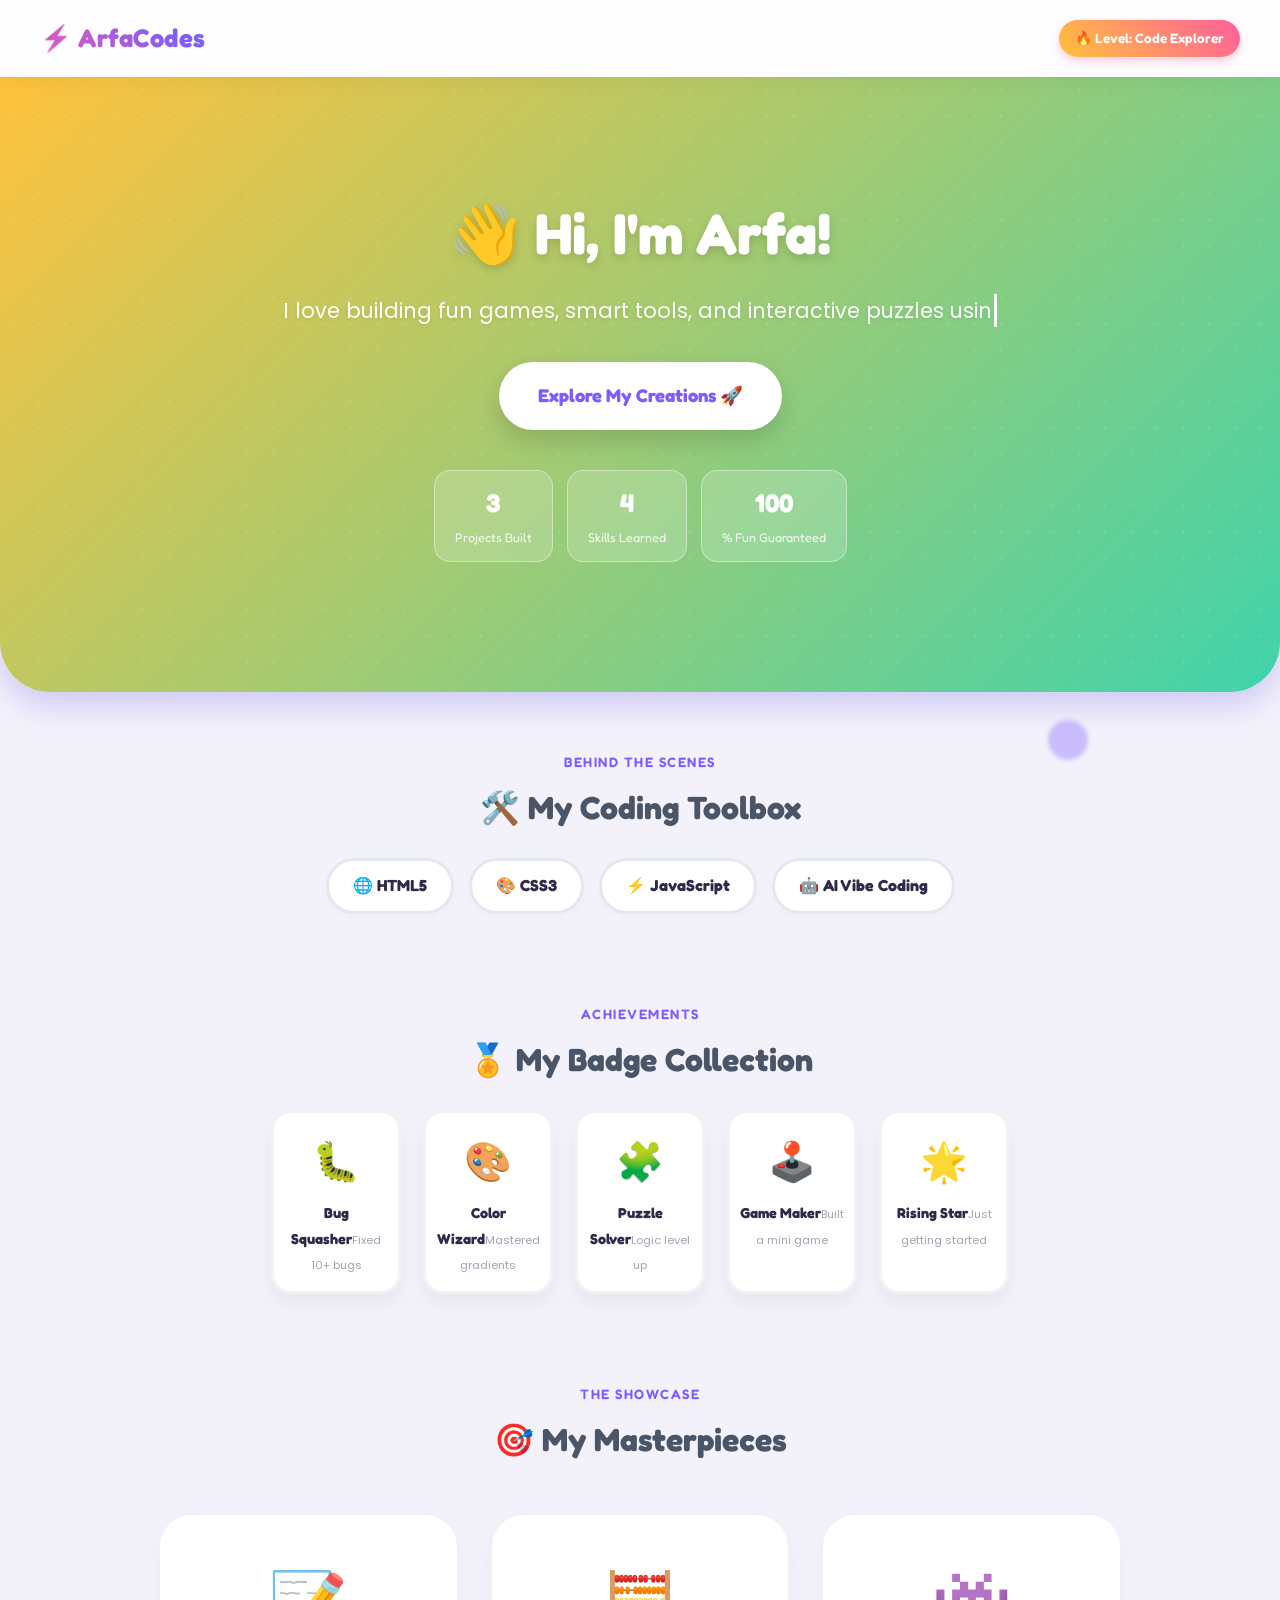
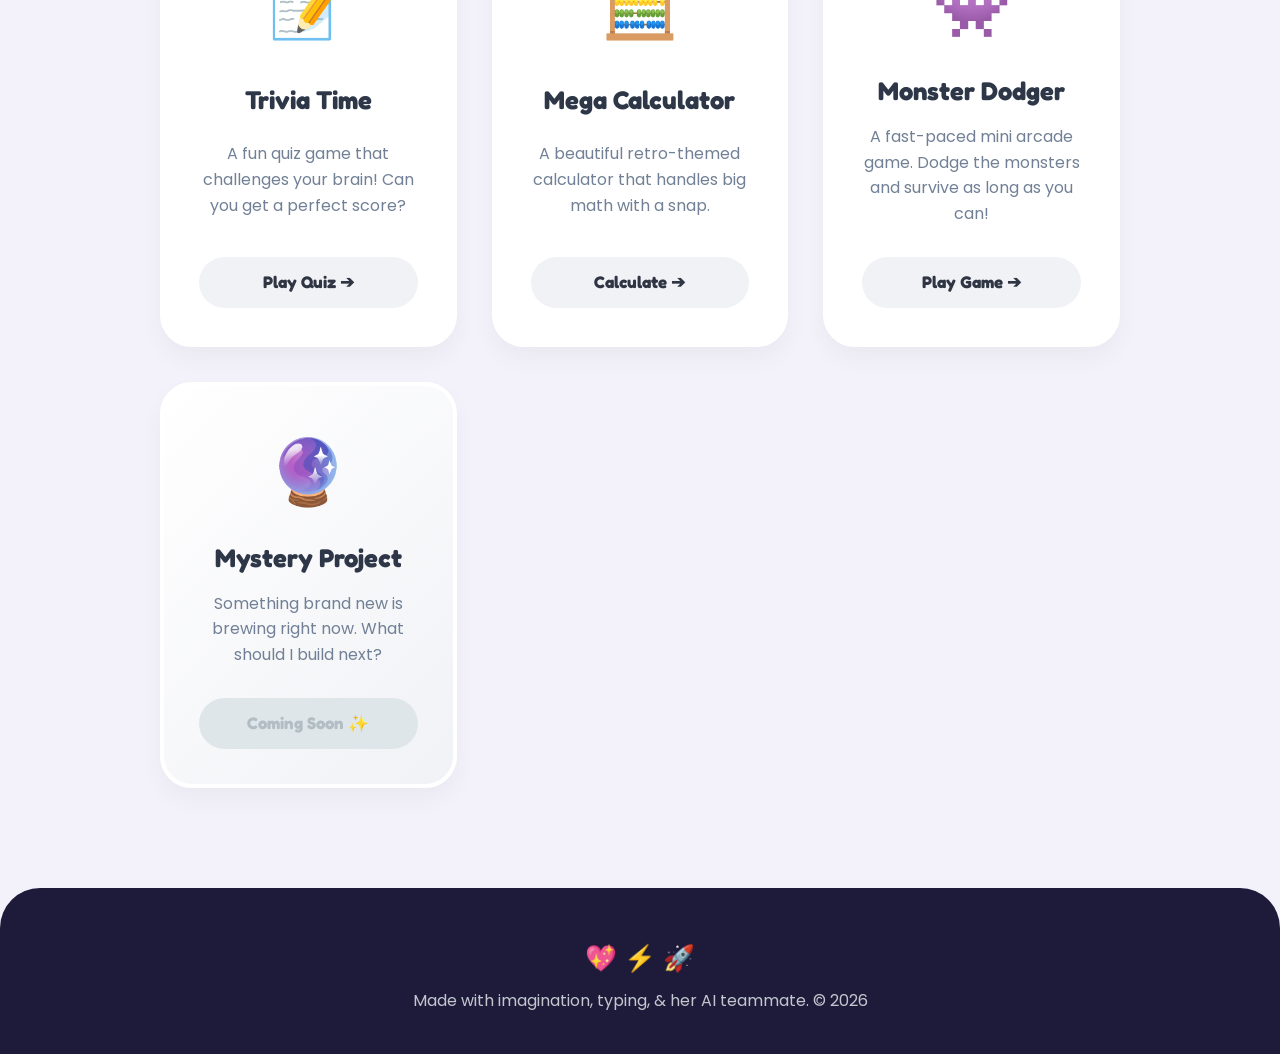
==== index.html @ eee97614 "rename to index" ====
<!DOCTYPE html>
<html lang="en">
<head>
  <meta charset="UTF-8">
  <meta name="viewport" content="width=device-width, initial-scale=1.0">
  <title>Arfa's Coding Playground</title>

  <link rel="preconnect" href="https://fonts.googleapis.com">
  <link rel="preconnect" href="https://fonts.gstatic.com" crossorigin>
  <link href="https://fonts.googleapis.com/css2?family=Fredoka:wght@300..700&family=Poppins:wght@400;600;700&display=swap" rel="stylesheet">

  <style>
    * { box-sizing: border-box; margin: 0; padding: 0; }

    :root {
      --pink: #ff5e9c;
      --purple: #7f5cff;
      --cyan: #00d9d0;
      --yellow: #ffc23c;
      --ink: #2d2a4a;
    }

    html { scroll-behavior: smooth; }

    body {
      font-family: 'Poppins', sans-serif;
      background-color: #f3f2fb;
      color: var(--ink);
      line-height: 1.6;
      overflow-x: hidden;
      cursor: default;
    }

    /* ===== Floating background blobs ===== */
    .bg-blobs {
      position: fixed;
      inset: 0;
      z-index: -1;
      overflow: hidden;
      pointer-events: none;
    }
    .blob {
      position: absolute;
      border-radius: 50%;
      filter: blur(2px);
      opacity: 0.35;
      animation: float 14s ease-in-out infinite;
    }
    .blob.b1 { width: 90px; height: 90px; background: var(--pink); top: 12%; left: 6%; animation-duration: 16s; }
    .blob.b2 { width: 50px; height: 50px; background: var(--cyan); top: 65%; left: 12%; animation-duration: 12s; animation-delay: -3s; }
    .blob.b3 { width: 70px; height: 70px; background: var(--yellow); top: 25%; right: 8%; animation-duration: 18s; animation-delay: -6s; }
    .blob.b4 { width: 40px; height: 40px; background: var(--purple); top: 80%; right: 15%; animation-duration: 10s; animation-delay: -1s; }
    .blob.b5 { width: 30px; height: 30px; background: var(--pink); top: 45%; left: 45%; animation-duration: 20s; animation-delay: -8s; }

    @keyframes float {
      0%, 100% { transform: translate(0, 0) rotate(0deg); }
      33% { transform: translate(20px, -30px) rotate(120deg); }
      66% { transform: translate(-15px, 20px) rotate(240deg); }
    }

    /* ===== Sparkle cursor trail ===== */
    .sparkle {
      position: fixed;
      pointer-events: none;
      font-size: 14px;
      z-index: 9999;
      animation: sparkleFade 0.7s ease-out forwards;
    }
    @keyframes sparkleFade {
      0% { opacity: 1; transform: translateY(0) scale(1); }
      100% { opacity: 0; transform: translateY(-20px) scale(0.4); }
    }

    /* ===== Header ===== */
    header {
      background-color: rgba(255, 255, 255, 0.85);
      backdrop-filter: blur(10px);
      padding: 18px 40px;
      display: flex;
      justify-content: space-between;
      align-items: center;
      box-shadow: 0 4px 20px rgba(0, 0, 0, 0.05);
      position: sticky;
      top: 0;
      z-index: 100;
    }

    .logo {
      font-family: 'Fredoka', sans-serif;
      font-size: 1.6rem;
      font-weight: 700;
      background: linear-gradient(45deg, var(--pink), var(--purple), var(--cyan));
      background-size: 200% 200%;
      -webkit-background-clip: text;
      -webkit-text-fill-color: transparent;
      text-decoration: none;
      animation: gradientShift 6s ease infinite;
      letter-spacing: 0.5px;
    }

    .header-badge {
      font-family: 'Fredoka', sans-serif;
      font-weight: 600;
      font-size: 0.85rem;
      background: linear-gradient(45deg, var(--yellow), var(--pink));
      color: #fff;
      padding: 8px 16px;
      border-radius: 50px;
      box-shadow: 0 4px 10px rgba(255, 94, 156, 0.3);
      white-space: nowrap;
    }

    /* ===== Hero ===== */
    .hero {
      background: linear-gradient(-45deg, var(--pink), var(--purple), var(--cyan), var(--yellow));
      background-size: 400% 400%;
      animation: magicGradient 12s ease infinite;
      color: #ffffff;
      padding: 110px 20px 130px;
      text-align: center;
      border-radius: 0 0 50px 50px;
      box-shadow: 0 15px 30px rgba(108, 92, 231, 0.25);
      position: relative;
      overflow: hidden;
    }

    .hero::after {
      content: '';
      position: absolute;
      inset: 0;
      background-image: radial-gradient(circle, rgba(255,255,255,0.5) 1.5px, transparent 1.5px);
      background-size: 26px 26px;
      opacity: 0.25;
      pointer-events: none;
    }

    .hero-content {
      max-width: 800px;
      margin: 0 auto;
      position: relative;
      z-index: 2;
    }

    .hero h1 {
      font-family: 'Fredoka', sans-serif;
      font-size: clamp(2.4rem, 6vw, 3.6rem);
      margin-bottom: 15px;
      text-shadow: 0 4px 10px rgba(0, 0, 0, 0.15);
    }

    .hero .wave {
      display: inline-block;
      animation: wave 2.2s ease-in-out infinite;
      transform-origin: 70% 70%;
    }
    @keyframes wave {
      0%, 100% { transform: rotate(0deg); }
      15% { transform: rotate(18deg); }
      30% { transform: rotate(-10deg); }
      45% { transform: rotate(18deg); }
      60% { transform: rotate(0deg); }
    }

    .hero p {
      font-size: clamp(1.05rem, 2.4vw, 1.3rem);
      opacity: 0.97;
      margin-bottom: 35px;
      text-shadow: 0 2px 5px rgba(0, 0, 0, 0.1);
      min-height: 1.6em;
    }

    .typed-cursor {
      display: inline-block;
      width: 3px;
      background: #fff;
      margin-left: 2px;
      animation: blink 0.8s step-end infinite;
    }
    @keyframes blink { 50% { opacity: 0; } }

    .btn {
      display: inline-block;
      background: #ffffff;
      color: var(--purple);
      font-family: 'Fredoka', sans-serif;
      font-weight: 700;
      font-size: 1.15rem;
      padding: 16px 36px;
      border-radius: 50px;
      text-decoration: none;
      transition: all 0.4s cubic-bezier(0.175, 0.885, 0.32, 1.275);
      box-shadow: 0 10px 25px rgba(0, 0, 0, 0.15);
      border: 3px solid transparent;
      position: relative;
    }

    .btn:hover {
      transform: translateY(-5px) scale(1.05);
      background: var(--yellow);
      color: #2d3436;
      box-shadow: 0 15px 30px rgba(255, 194, 60, 0.4);
    }

    /* Stat pills under hero */
    .hero-stats {
      display: flex;
      justify-content: center;
      gap: 14px;
      flex-wrap: wrap;
      margin-top: 40px;
      position: relative;
      z-index: 2;
    }
    .stat-pill {
      background: rgba(255,255,255,0.18);
      border: 1px solid rgba(255,255,255,0.4);
      backdrop-filter: blur(6px);
      border-radius: 16px;
      padding: 12px 20px;
      min-width: 110px;
      font-family: 'Fredoka', sans-serif;
    }
    .stat-pill .num {
      font-size: 1.6rem;
      font-weight: 700;
      display: block;
    }
    .stat-pill .label {
      font-size: 0.78rem;
      opacity: 0.9;
    }

    /* ===== Toolbox ===== */
    .toolbox {
      max-width: 1000px;
      margin: 60px auto 0;
      padding: 0 20px;
      text-align: center;
    }

    .eyebrow {
      font-family: 'Fredoka', sans-serif;
      font-weight: 600;
      font-size: 0.85rem;
      letter-spacing: 1.5px;
      text-transform: uppercase;
      color: var(--purple);
      margin-bottom: 8px;
    }

    .toolbox h2, .projects-section h2, .badges-section h2 {
      font-family: 'Fredoka', sans-serif;
      font-size: 2rem;
      margin-bottom: 25px;
      color: #4a5568;
    }

    .skills-container {
      display: flex;
      flex-wrap: wrap;
      justify-content: center;
      gap: 15px;
    }

    .skill-tag {
      background-color: #ffffff;
      border: 3px solid #e2e8f0;
      border-radius: 50px;
      padding: 12px 24px;
      font-weight: 700;
      font-family: 'Fredoka', sans-serif;
      display: flex;
      align-items: center;
      gap: 8px;
      box-shadow: 0 4px 6px rgba(0,0,0,0.02);
      transition: all 0.3s cubic-bezier(0.175, 0.885, 0.32, 1.275);
      cursor: default;
    }

    .skill-tag:hover {
      transform: translateY(-5px) rotate(2deg);
      color: white;
      box-shadow: 0 10px 20px rgba(0,0,0,0.1);
    }

    .skill-tag:nth-child(1):hover { background: var(--pink); border-color: var(--pink); }
    .skill-tag:nth-child(2):hover { background: #74b9ff; border-color: #74b9ff; }
    .skill-tag:nth-child(3):hover { background: var(--yellow); border-color: var(--yellow); color: #2d3436; }
    .skill-tag:nth-child(4):hover { background: var(--purple); border-color: var(--purple); }

    /* ===== Badges section (signature element) ===== */
    .badges-section {
      max-width: 1000px;
      margin: 90px auto;
      padding: 0 20px;
      text-align: center;
    }

    .badges-grid {
      display: flex;
      flex-wrap: wrap;
      justify-content: center;
      gap: 22px;
      margin-top: 10px;
    }

    .badge {
      width: 130px;
      background: #ffffff;
      border-radius: 20px;
      padding: 18px 10px 14px;
      box-shadow: 0 10px 20px rgba(0,0,0,0.05);
      border: 3px solid #f1f2f6;
      transition: transform 0.35s cubic-bezier(0.175, 0.885, 0.32, 1.275), box-shadow 0.35s;
      opacity: 0;
      transform: translateY(24px) scale(0.9);
    }

    .badge.reveal {
      opacity: 1;
      transform: translateY(0) scale(1);
    }

    .badge:hover {
      transform: translateY(-8px) rotate(-3deg) scale(1.05);
      box-shadow: 0 14px 26px rgba(127, 92, 255, 0.25);
      border-color: var(--purple);
    }

    .badge .icon {
      font-size: 2.4rem;
      display: block;
      margin-bottom: 8px;
    }

    .badge .title {
      font-family: 'Fredoka', sans-serif;
      font-weight: 700;
      font-size: 0.9rem;
      color: var(--ink);
    }

    .badge .sub {
      font-size: 0.7rem;
      color: #a0a5b1;
      margin-top: 2px;
    }

    /* stagger reveal delays set inline via nth-child */
    .badge:nth-child(1) { transition-delay: 0s; }
    .badge:nth-child(2) { transition-delay: 0.08s; }
    .badge:nth-child(3) { transition-delay: 0.16s; }
    .badge:nth-child(4) { transition-delay: 0.24s; }
    .badge:nth-child(5) { transition-delay: 0.32s; }

    /* ===== Projects ===== */
    .projects-section {
      max-width: 1000px;
      margin: 90px auto;
      padding: 0 20px;
    }

    .projects-section .section-head {
      text-align: center;
      margin-bottom: 50px;
    }

    .projects-grid {
      display: grid;
      grid-template-columns: repeat(auto-fit, minmax(280px, 1fr));
      gap: 35px;
    }

    .project-card {
      background-color: #ffffff;
      border-radius: 32px;
      border: 4px solid #ffffff;
      padding: 35px;
      text-align: center;
      box-shadow: 0 12px 24px rgba(0,0,0,0.04);
      transition: all 0.4s cubic-bezier(0.175, 0.885, 0.32, 1.275);
      display: flex;
      flex-direction: column;
      justify-content: space-between;
      align-items: center;
      position: relative;
      overflow: hidden;
      opacity: 0;
      transform: translateY(30px);
    }

    .project-card.reveal {
      opacity: 1;
      transform: translateY(0);
    }

    .project-card:nth-child(1):hover { border-color: var(--pink); box-shadow: 0 15px 35px rgba(255, 94, 156, 0.3); }
    .project-card:nth-child(2):hover { border-color: var(--cyan); box-shadow: 0 15px 35px rgba(0, 217, 208, 0.3); }
    .project-card:nth-child(3):hover { border-color: var(--yellow); box-shadow: 0 15px 35px rgba(255, 194, 60, 0.3); }
    .project-card:nth-child(4):hover { border-color: var(--purple); box-shadow: 0 15px 35px rgba(127, 92, 255, 0.3); }

    .project-card:hover {
      transform: translateY(-12px) scale(1.02);
    }

    .project-card::before {
      content: '';
      position: absolute;
      top: 0;
      left: -100%;
      width: 50%;
      height: 100%;
      background: linear-gradient(to right, rgba(255,255,255,0) 0%, rgba(255,255,255,0.6) 50%, rgba(255,255,255,0) 100%);
      transform: skewX(-25deg);
      transition: 0.75s;
    }

    .project-card:hover::before {
      left: 150%;
    }

    .card-icon {
      font-size: 4rem;
      margin-bottom: 15px;
      transition: transform 0.3s ease;
    }

    .project-card:hover .card-icon {
      transform: rotate(15deg) scale(1.15);
    }

    .project-card h3 {
      font-family: 'Fredoka', sans-serif;
      font-size: 1.6rem;
      margin-bottom: 12px;
      color: #2d3748;
    }

    .project-card p {
      font-size: 1rem;
      color: #718096;
      margin-bottom: 30px;
      min-height: 50px;
    }

    .card-btn {
      background-color: #f1f2f6;
      color: #2f3542;
      font-family: 'Fredoka', sans-serif;
      font-weight: 700;
      font-size: 1.05rem;
      padding: 12px 28px;
      border-radius: 50px;
      text-decoration: none;
      transition: all 0.3s;
      width: 100%;
      display: inline-block;
    }

    .project-card:nth-child(1) .card-btn:hover { background: var(--pink); color: white; transform: scale(1.05); }
    .project-card:nth-child(2) .card-btn:hover { background: var(--cyan); color: white; transform: scale(1.05); }
    .project-card:nth-child(3) .card-btn:hover { background: var(--yellow); color: #2d3436; transform: scale(1.05); }

    /* ===== Footer ===== */
    footer {
      background-color: #1e1b3a;
      color: #dfe6e9;
      text-align: center;
      padding: 50px 20px 40px;
      margin-top: 100px;
      font-size: 1rem;
      border-radius: 40px 40px 0 0;
    }

    footer .footer-emoji {
      font-size: 1.6rem;
      margin-bottom: 10px;
      display: block;
    }

    footer p { opacity: 0.85; }

    /* ===== Animations ===== */
    @keyframes magicGradient {
      0% { background-position: 0% 50%; }
      50% { background-position: 100% 50%; }
      100% { background-position: 0% 50%; }
    }

    @keyframes gradientShift {
      0% { background-position: 0% 50%; }
      50% { background-position: 100% 50%; }
      100% { background-position: 0% 50%; }
    }

    @media (max-width: 600px) {
      .hero h1 { font-size: 2.3rem; }
      header { padding: 14px 20px; }
      .header-badge { font-size: 0.72rem; padding: 6px 12px; }
    }

    @media (prefers-reduced-motion: reduce) {
      *, *::before, *::after {
        animation-duration: 0.01ms !important;
        animation-iteration-count: 1 !important;
        transition-duration: 0.01ms !important;
      }
    }
  </style>
</head>
<body>

  <div class="bg-blobs">
    <div class="blob b1"></div>
    <div class="blob b2"></div>
    <div class="blob b3"></div>
    <div class="blob b4"></div>
    <div class="blob b5"></div>
  </div>

  <!-- HEADER -->
  <header>
    <a href="#" class="logo">⚡ ArfaCodes</a>
    <span class="header-badge">🔥 Level: Code Explorer</span>
  </header>

  <!-- HERO -->
  <section class="hero">
    <div class="hero-content">
      <h1><span class="wave">👋</span> Hi, I'm Arfa!</h1>
      <p id="typedLine">&nbsp;</p>
      <a href="#projects" class="btn" id="exploreBtn">Explore My Creations 🚀</a>

      <div class="hero-stats">
        <div class="stat-pill"><span class="num" data-target="3">0</span><span class="label">Projects Built</span></div>
        <div class="stat-pill"><span class="num" data-target="4">0</span><span class="label">Skills Learned</span></div>
        <div class="stat-pill"><span class="num" data-target="100">0</span><span class="label">% Fun Guaranteed</span></div>
      </div>
    </div>
  </section>

  <!-- TOOLBOX -->
  <section class="toolbox">
    <div class="eyebrow">Behind the scenes</div>
    <h2>🛠️ My Coding Toolbox</h2>
    <div class="skills-container">
      <div class="skill-tag">🌐 HTML5</div>
      <div class="skill-tag">🎨 CSS3</div>
      <div class="skill-tag">⚡ JavaScript</div>
      <div class="skill-tag">🤖 AI Vibe Coding</div>
    </div>
  </section>

  <!-- BADGES -->
  <section class="badges-section">
    <div class="eyebrow">Achievements</div>
    <h2>🏅 My Badge Collection</h2>
    <div class="badges-grid" id="badgesGrid">
      <div class="badge"><span class="icon">🐛</span><span class="title">Bug Squasher</span><span class="sub">Fixed 10+ bugs</span></div>
      <div class="badge"><span class="icon">🎨</span><span class="title">Color Wizard</span><span class="sub">Mastered gradients</span></div>
      <div class="badge"><span class="icon">🧩</span><span class="title">Puzzle Solver</span><span class="sub">Logic level up</span></div>
      <div class="badge"><span class="icon">🕹️</span><span class="title">Game Maker</span><span class="sub">Built a mini game</span></div>
      <div class="badge"><span class="icon">🌟</span><span class="title">Rising Star</span><span class="sub">Just getting started</span></div>
    </div>
  </section>

  <!-- PROJECTS -->
  <section class="projects-section" id="projects">
    <div class="section-head">
      <div class="eyebrow">The showcase</div>
      <h2>🎯 My Masterpieces</h2>
    </div>

    <div class="projects-grid">
      <div class="project-card">
        <div class="card-icon">📝</div>
        <h3>Trivia Time</h3>
        <p>A fun quiz game that challenges your brain! Can you get a perfect score?</p>
        <a href="#" class="card-btn">Play Quiz ➔</a>
      </div>

      <div class="project-card">
        <div class="card-icon">🧮</div>
        <h3>Mega Calculator</h3>
        <p>A beautiful retro-themed calculator that handles big math with a snap.</p>
        <a href="#" class="card-btn">Calculate ➔</a>
      </div>

      <div class="project-card">
        <div class="card-icon">👾</div>
        <h3>Monster Dodger</h3>
        <p>A fast-paced mini arcade game. Dodge the monsters and survive as long as you can!</p>
        <a href="#" class="card-btn">Play Game ➔</a>
      </div>

      <div class="project-card" style="background: linear-gradient(135deg, #ffffff 0%, #f1f2f6 100%);">
        <div class="card-icon">🔮</div>
        <h3>Mystery Project</h3>
        <p>Something brand new is brewing right now. What should I build next?</p>
        <span class="card-btn" style="cursor: not-allowed; background-color: #dfe6e9; color: #b2bec3;">Coming Soon ✨</span>
      </div>
    </div>
  </section>

  <!-- FOOTER -->
  <footer>
    <span class="footer-emoji">💖 ⚡ 🚀</span>
    <p>Made with imagination, typing, & her AI teammate. © 2026</p>
  </footer>

  <script>
    // ---- Typewriter effect for hero subtitle ----
    const line = "I love building fun games, smart tools, and interactive puzzles using AI and code. Welcome to my digital wonderland!";
    const target = document.getElementById('typedLine');
    let i = 0;
    function typeNext() {
      if (i <= line.length) {
        target.innerHTML = line.slice(0, i) + '<span class="typed-cursor">&nbsp;</span>';
        i++;
        setTimeout(typeNext, 22);
      } else {
        target.innerHTML = line;
      }
    }
    typeNext();

    // ---- Animated counters ----
    function animateCounters() {
      document.querySelectorAll('.num').forEach(el => {
        const target = parseInt(el.dataset.target, 10);
        let current = 0;
        const step = Math.max(1, Math.ceil(target / 40));
        const tick = () => {
          current += step;
          if (current >= target) {
            el.textContent = target;
          } else {
            el.textContent = current;
            requestAnimationFrame(tick);
          }
        };
        tick();
      });
    }
    setTimeout(animateCounters, 500);

    // ---- Scroll reveal for cards & badges ----
    const revealTargets = document.querySelectorAll('.project-card, .badge');
    const io = new IntersectionObserver((entries) => {
      entries.forEach(entry => {
        if (entry.isIntersecting) {
          entry.target.classList.add('reveal');
          io.unobserve(entry.target);
        }
      });
    }, { threshold: 0.15 });
    revealTargets.forEach(el => io.observe(el));

    // ---- Sparkle cursor trail (desktop only, lightweight) ----
    const sparkleChars = ['✨', '⭐', '💫'];
    let lastSpark = 0;
    function spawnSparkle(x, y) {
      const now = Date.now();
      if (now - lastSpark < 60) return; // throttle
      lastSpark = now;
      const s = document.createElement('span');
      s.className = 'sparkle';
      s.textContent = sparkleChars[Math.floor(Math.random() * sparkleChars.length)];
      s.style.left = x + 'px';
      s.style.top = y + 'px';
      document.body.appendChild(s);
      setTimeout(() => s.remove(), 700);
    }
    if (window.matchMedia('(hover: hover) and (pointer: fine)').matches) {
      window.addEventListener('mousemove', (e) => spawnSparkle(e.clientX, e.clientY));
    }

    // ---- Confetti burst on Explore button click ----
    const confettiEmojis = ['🎉', '✨', '🌈', '⭐', '🎈'];
    document.getElementById('exploreBtn').addEventListener('click', (e) => {
      const rect = e.currentTarget.getBoundingClientRect();
      for (let i = 0; i < 14; i++) {
        const c = document.createElement('span');
        c.textContent = confettiEmojis[Math.floor(Math.random() * confettiEmojis.length)];
        c.style.position = 'fixed';
        c.style.left = (rect.left + rect.width / 2) + 'px';
        c.style.top = (rect.top + rect.height / 2) + 'px';
        c.style.fontSize = (14 + Math.random() * 12) + 'px';
        c.style.pointerEvents = 'none';
        c.style.zIndex = 9999;
        const angle = Math.random() * Math.PI * 2;
        const dist = 60 + Math.random() * 80;
        const dx = Math.cos(angle) * dist;
        const dy = Math.sin(angle) * dist;
        c.style.transition = 'transform 0.8s cubic-bezier(0.2,0.8,0.2,1), opacity 0.8s ease-out';
        document.body.appendChild(c);
        requestAnimationFrame(() => {
          c.style.transform = `translate(${dx}px, ${dy}px) rotate(${Math.random()*360}deg)`;
          c.style.opacity = '0';
        });
        setTimeout(() => c.remove(), 850);
      }
    });
  </script>

</body>
</html>
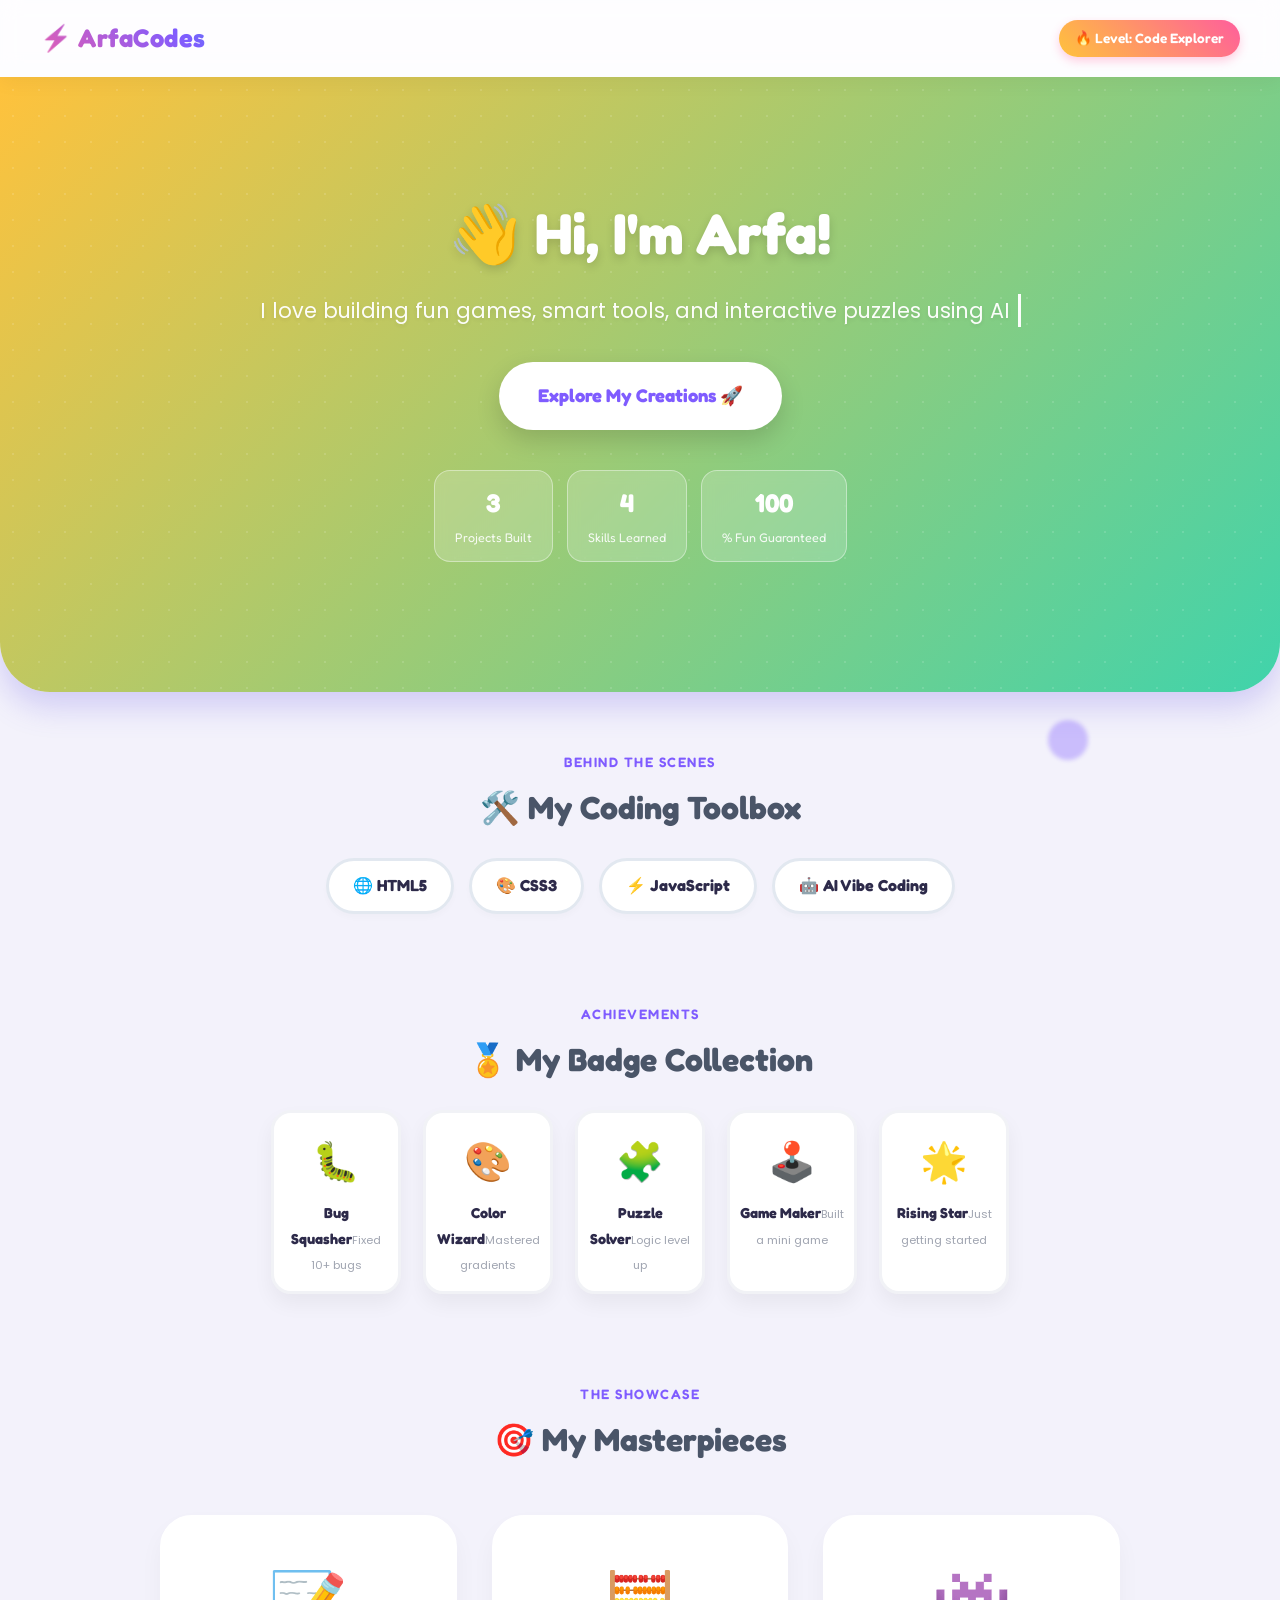
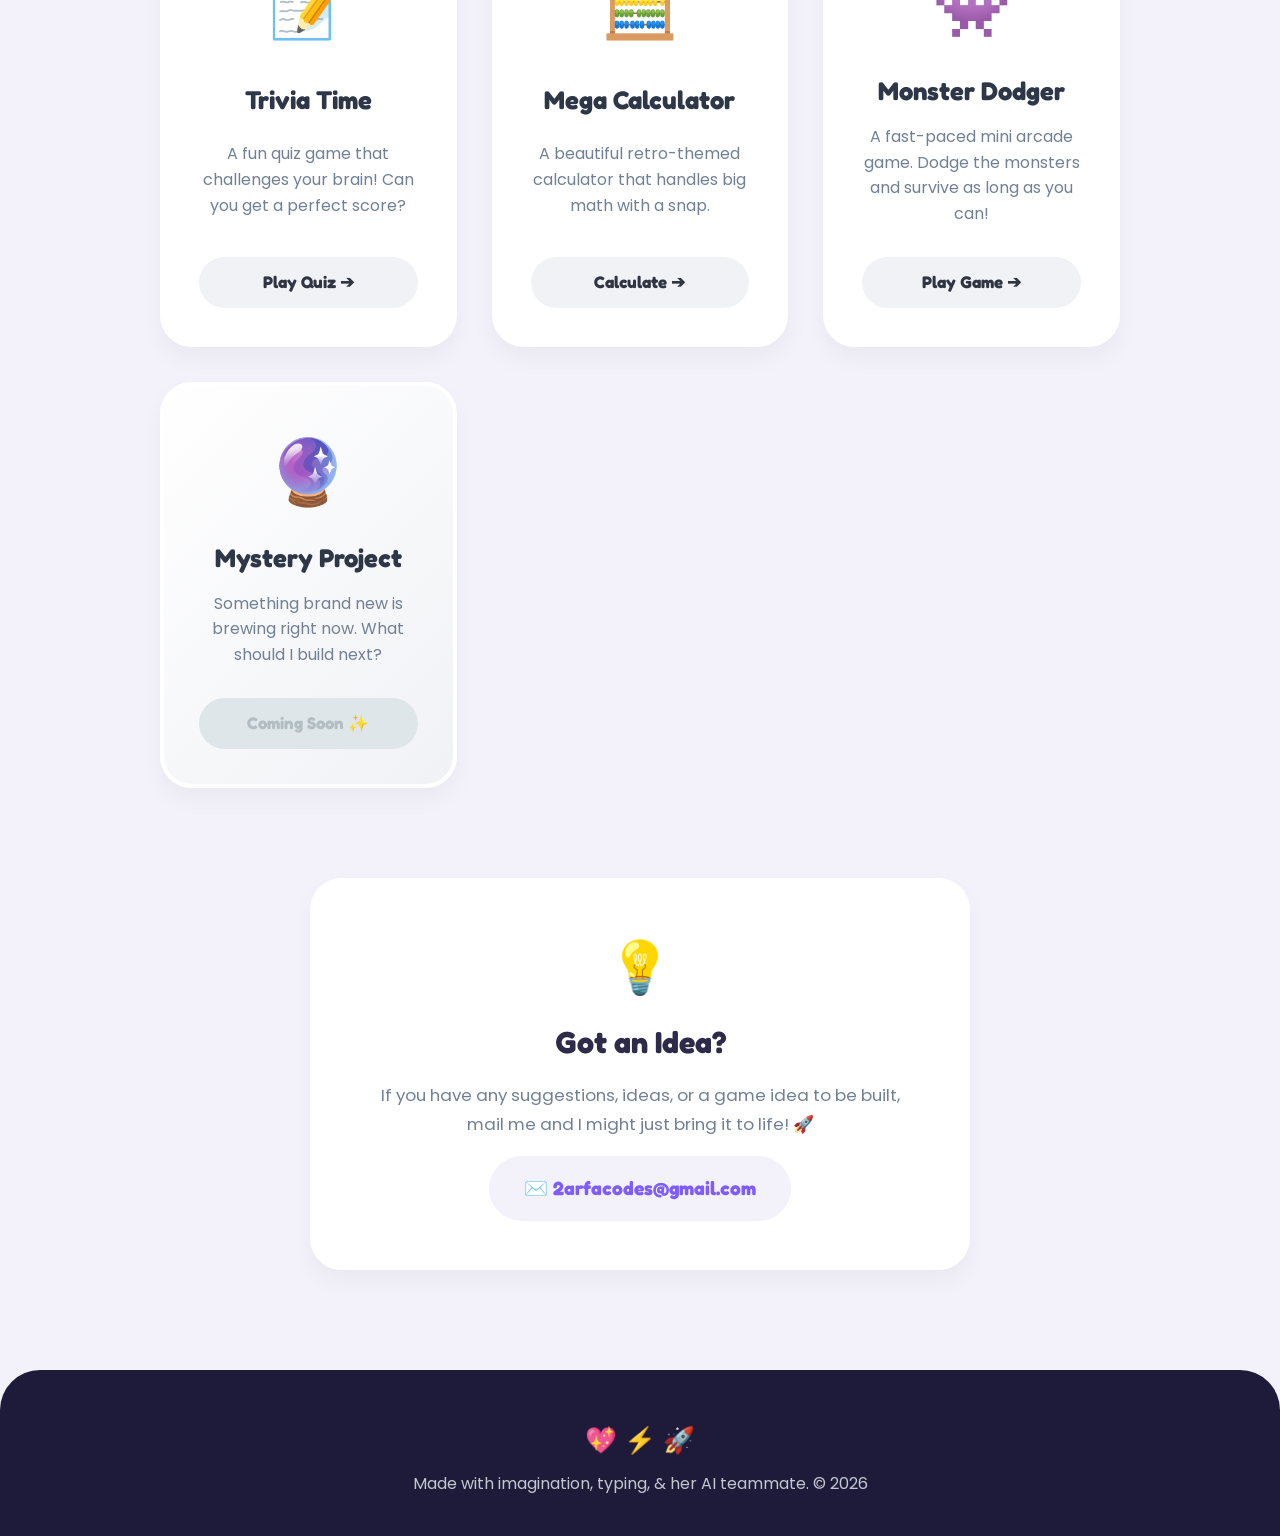
==== commit 25538916: "Update index.html" ====
--- a/index.html
+++ b/index.html
@@ -461,6 +461,80 @@
     .project-card:nth-child(2) .card-btn:hover { background: var(--cyan); color: white; transform: scale(1.05); }
     .project-card:nth-child(3) .card-btn:hover { background: var(--yellow); color: #2d3436; transform: scale(1.05); }
 
+    /* ===== Got an Idea? (suggestion box) ===== */
+    .idea-section {
+      max-width: 700px;
+      margin: 90px auto 0;
+      padding: 0 20px;
+      text-align: center;
+    }
+
+    .idea-card {
+      background: #ffffff;
+      border-radius: 32px;
+      padding: 45px 35px;
+      box-shadow: 0 12px 24px rgba(0,0,0,0.04);
+      border: 4px solid #ffffff;
+      transition: all 0.4s cubic-bezier(0.175, 0.885, 0.32, 1.275);
+      opacity: 0;
+      transform: translateY(30px);
+    }
+
+    .idea-card.reveal {
+      opacity: 1;
+      transform: translateY(0);
+    }
+
+    .idea-card:hover {
+      border-color: var(--pink);
+      box-shadow: 0 15px 35px rgba(255, 94, 156, 0.25);
+      transform: translateY(-8px) scale(1.02);
+    }
+
+    .idea-card .idea-icon {
+      font-size: 3.2rem;
+      margin-bottom: 10px;
+      display: block;
+    }
+
+    .idea-card h2 {
+      font-family: 'Fredoka', sans-serif;
+      font-size: 1.9rem;
+      margin-bottom: 14px;
+      color: var(--ink);
+    }
+
+    .idea-card p {
+      font-size: 1.05rem;
+      color: #718096;
+      max-width: 520px;
+      margin: 0 auto 18px;
+      line-height: 1.7;
+    }
+
+    .idea-card .email-link {
+      display: inline-flex;
+      align-items: center;
+      gap: 10px;
+      font-family: 'Fredoka', sans-serif;
+      font-weight: 700;
+      font-size: 1.2rem;
+      color: var(--purple);
+      background: #f3f2fb;
+      padding: 14px 32px;
+      border-radius: 50px;
+      text-decoration: none;
+      transition: all 0.3s cubic-bezier(0.175, 0.885, 0.32, 1.275);
+      border: 3px solid transparent;
+    }
+
+    .idea-card .email-link:hover {
+      background: linear-gradient(45deg, var(--pink), var(--purple));
+      color: #ffffff;
+      transform: scale(1.06);
+      box-shadow: 0 10px 20px rgba(127, 92, 255, 0.3);
+    }
+
     /* ===== Footer ===== */
     footer {
       background-color: #1e1b3a;
@@ -599,6 +673,16 @@
         <p>Something brand new is brewing right now. What should I build next?</p>
         <span class="card-btn" style="cursor: not-allowed; background-color: #dfe6e9; color: #b2bec3;">Coming Soon ✨</span>
       </div>
+    </div>
+  </section>
+
+  <!-- GOT AN IDEA? -->
+  <section class="idea-section">
+    <div class="idea-card">
+      <span class="idea-icon">💡</span>
+      <h2>Got an Idea?</h2>
+      <p>If you have any suggestions, ideas, or a game idea to be built, mail me and I might just bring it to life! 🚀</p>
+      <a href="mailto:2arfacodes@gmail.com" class="email-link">✉️ 2arfacodes@gmail.com</a>
     </div>
   </section>
 
@@ -645,7 +729,7 @@
     setTimeout(animateCounters, 500);
 
     // ---- Scroll reveal for cards & badges ----
-    const revealTargets = document.querySelectorAll('.project-card, .badge');
+    const revealTargets = document.querySelectorAll('.project-card, .badge, .idea-card');
     const io = new IntersectionObserver((entries) => {
       entries.forEach(entry => {
         if (entry.isIntersecting) {
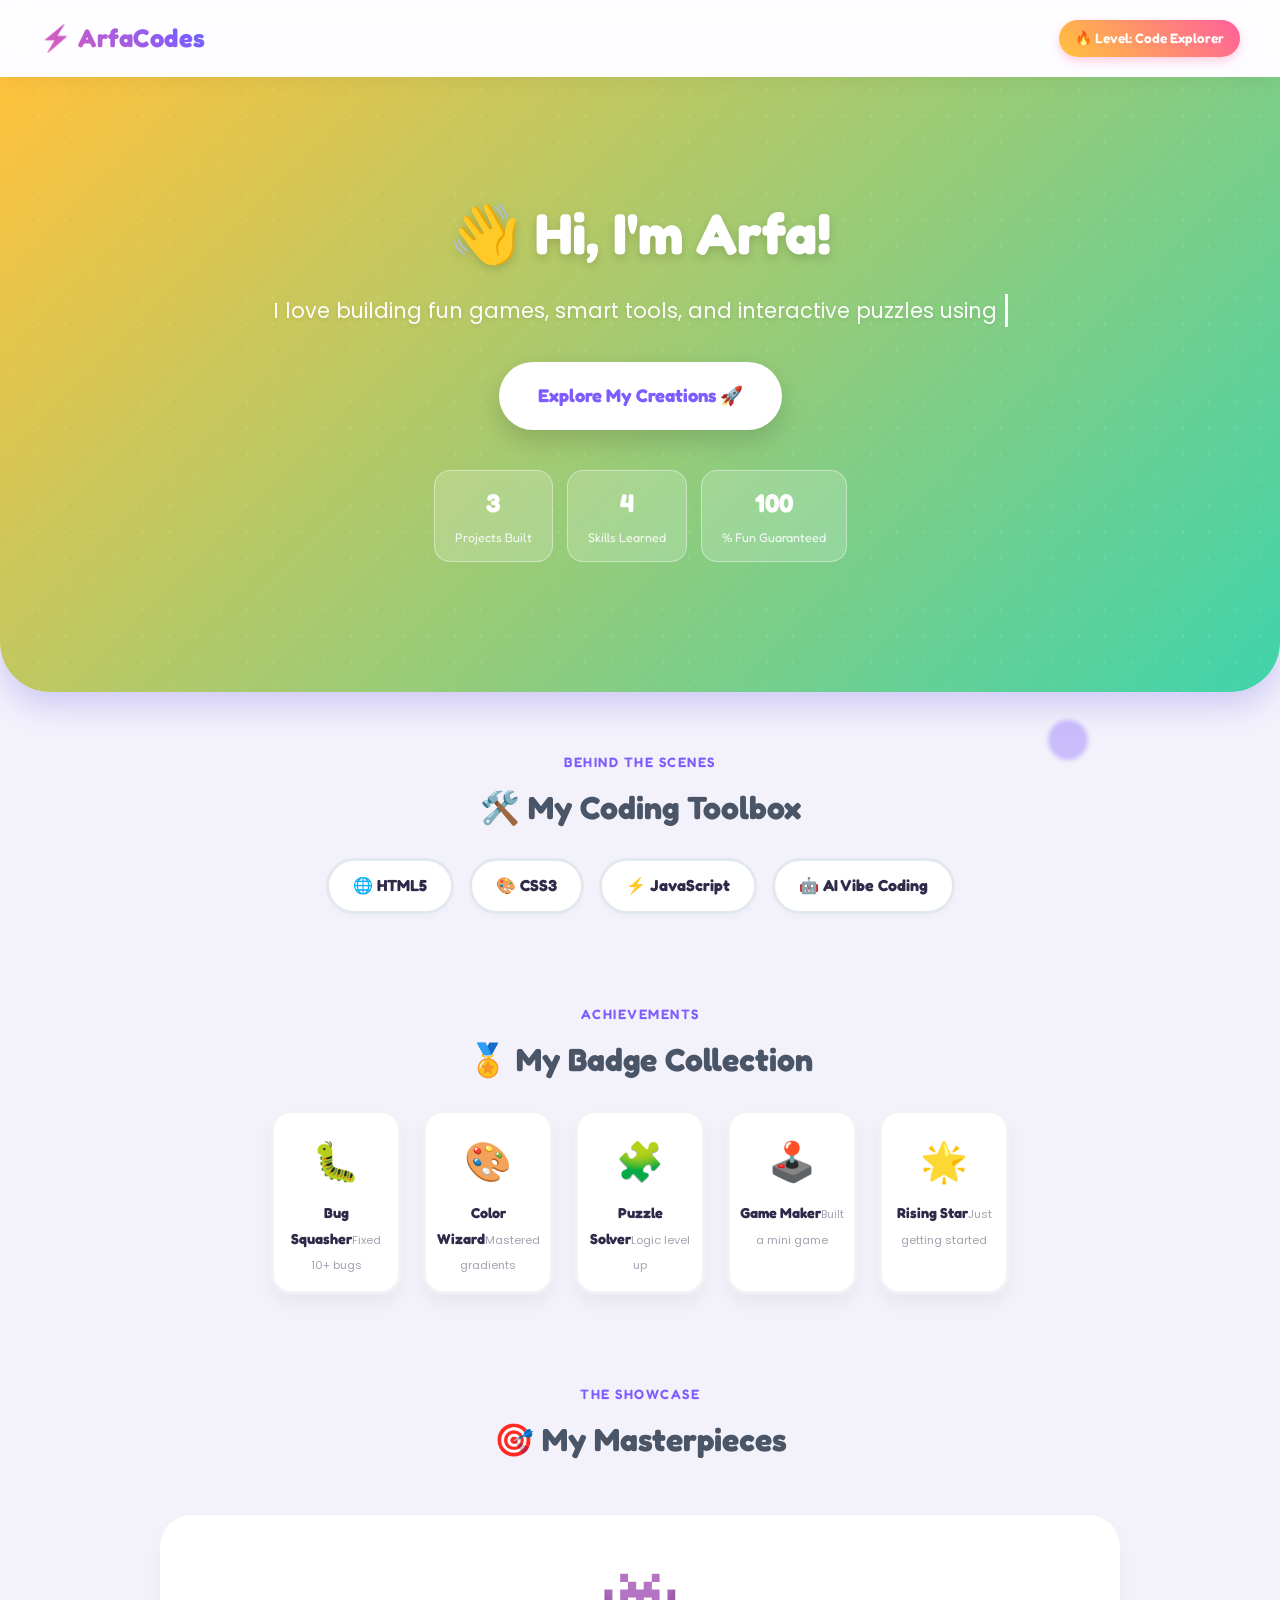
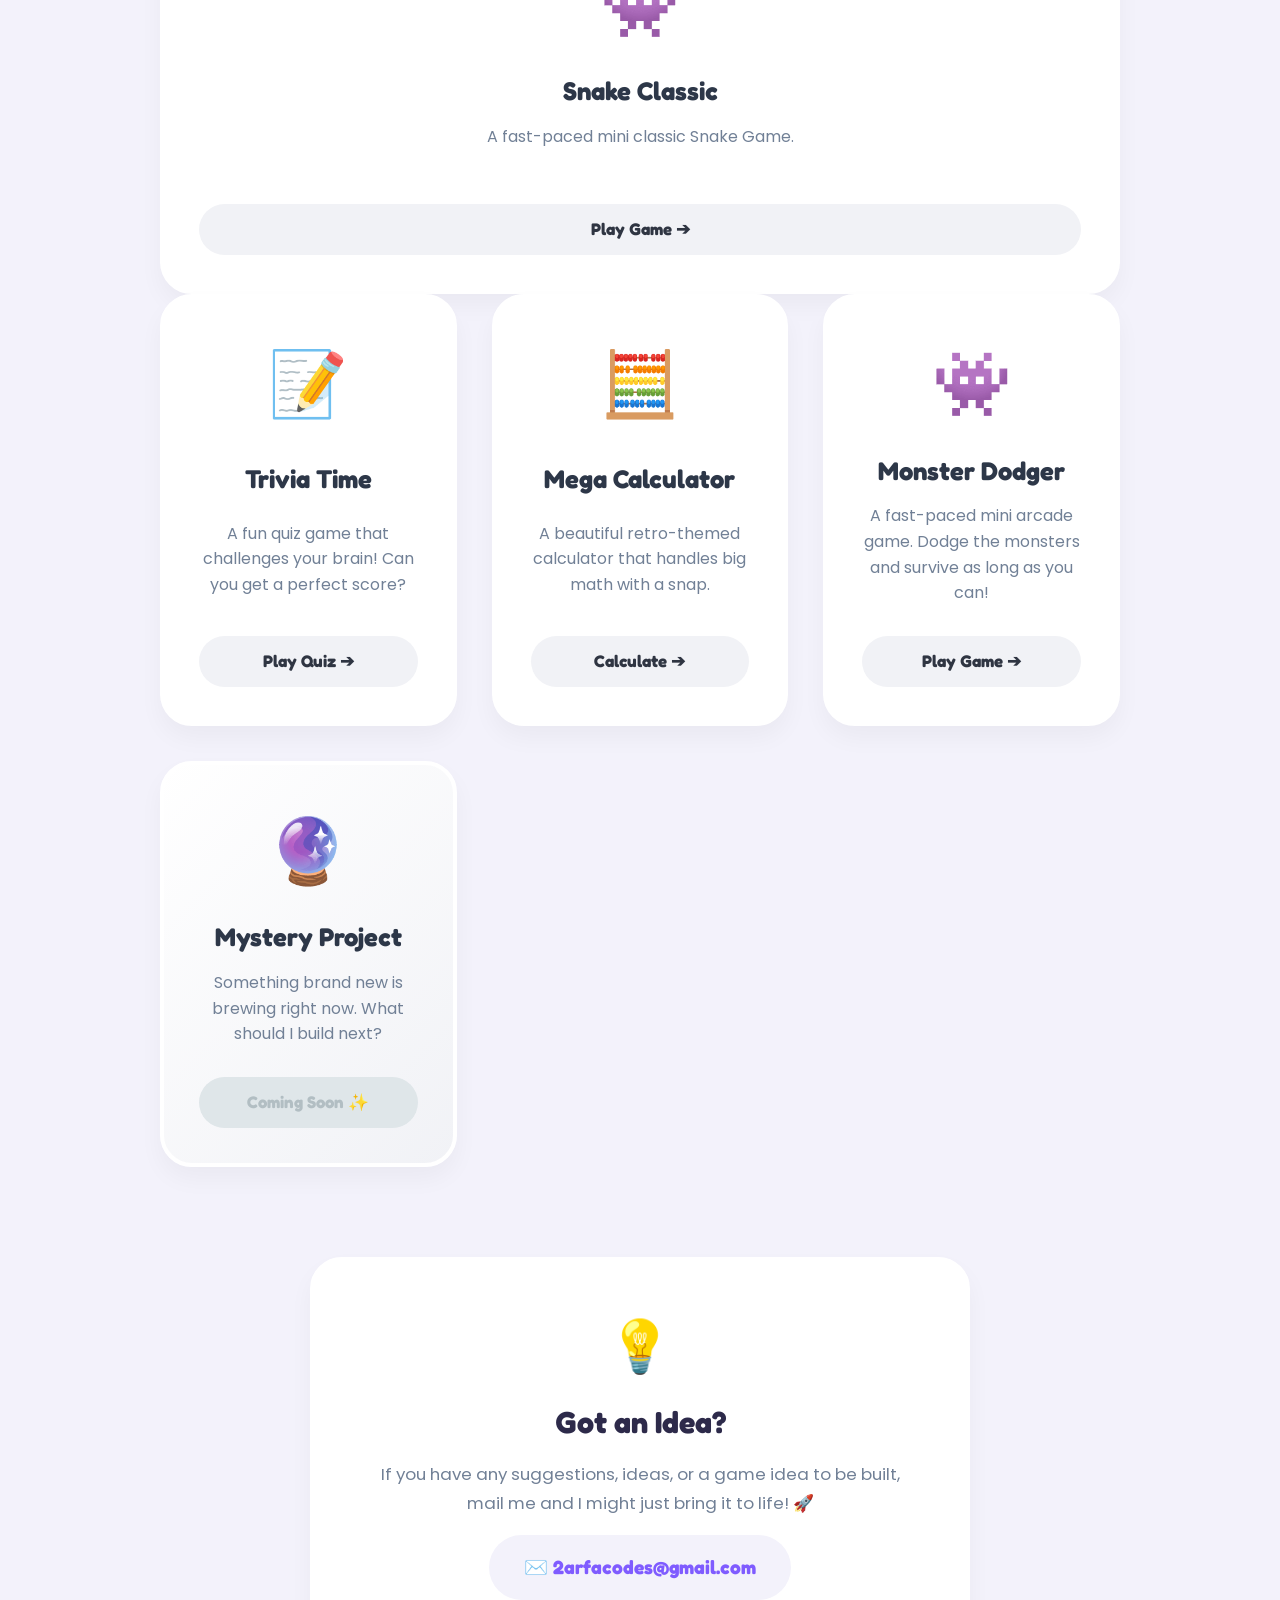
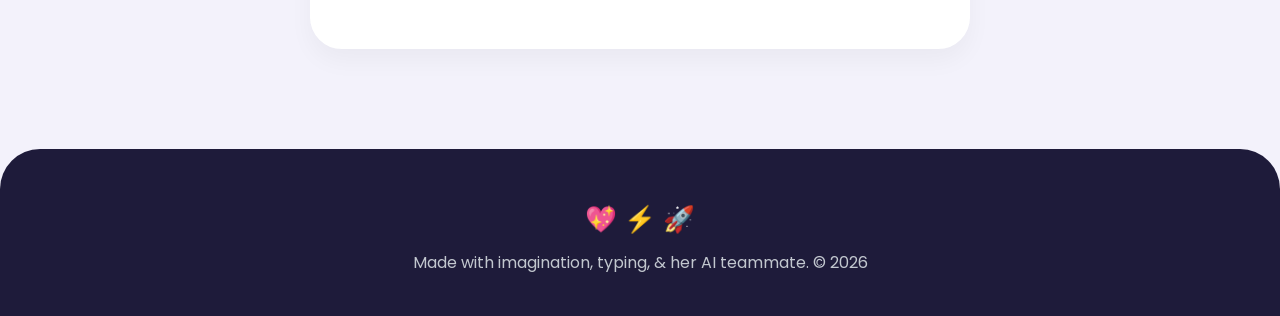
==== commit ecd2cc2f: "Update index.html" ====
--- a/index.html
+++ b/index.html
@@ -644,7 +644,14 @@
       <div class="eyebrow">The showcase</div>
       <h2>🎯 My Masterpieces</h2>
     </div>
-
+    <div class="project-card">
+        <div class="card-icon">👾</div>
+        <h3>Snake Classic</h3>
+        <p>A fast-paced mini classic Snake Game.</p>
+        <a href="snake.html" class="card-btn">Play Game ➔</a>
+      </div>
+      
+      
     <div class="projects-grid">
       <div class="project-card">
         <div class="card-icon">📝</div>
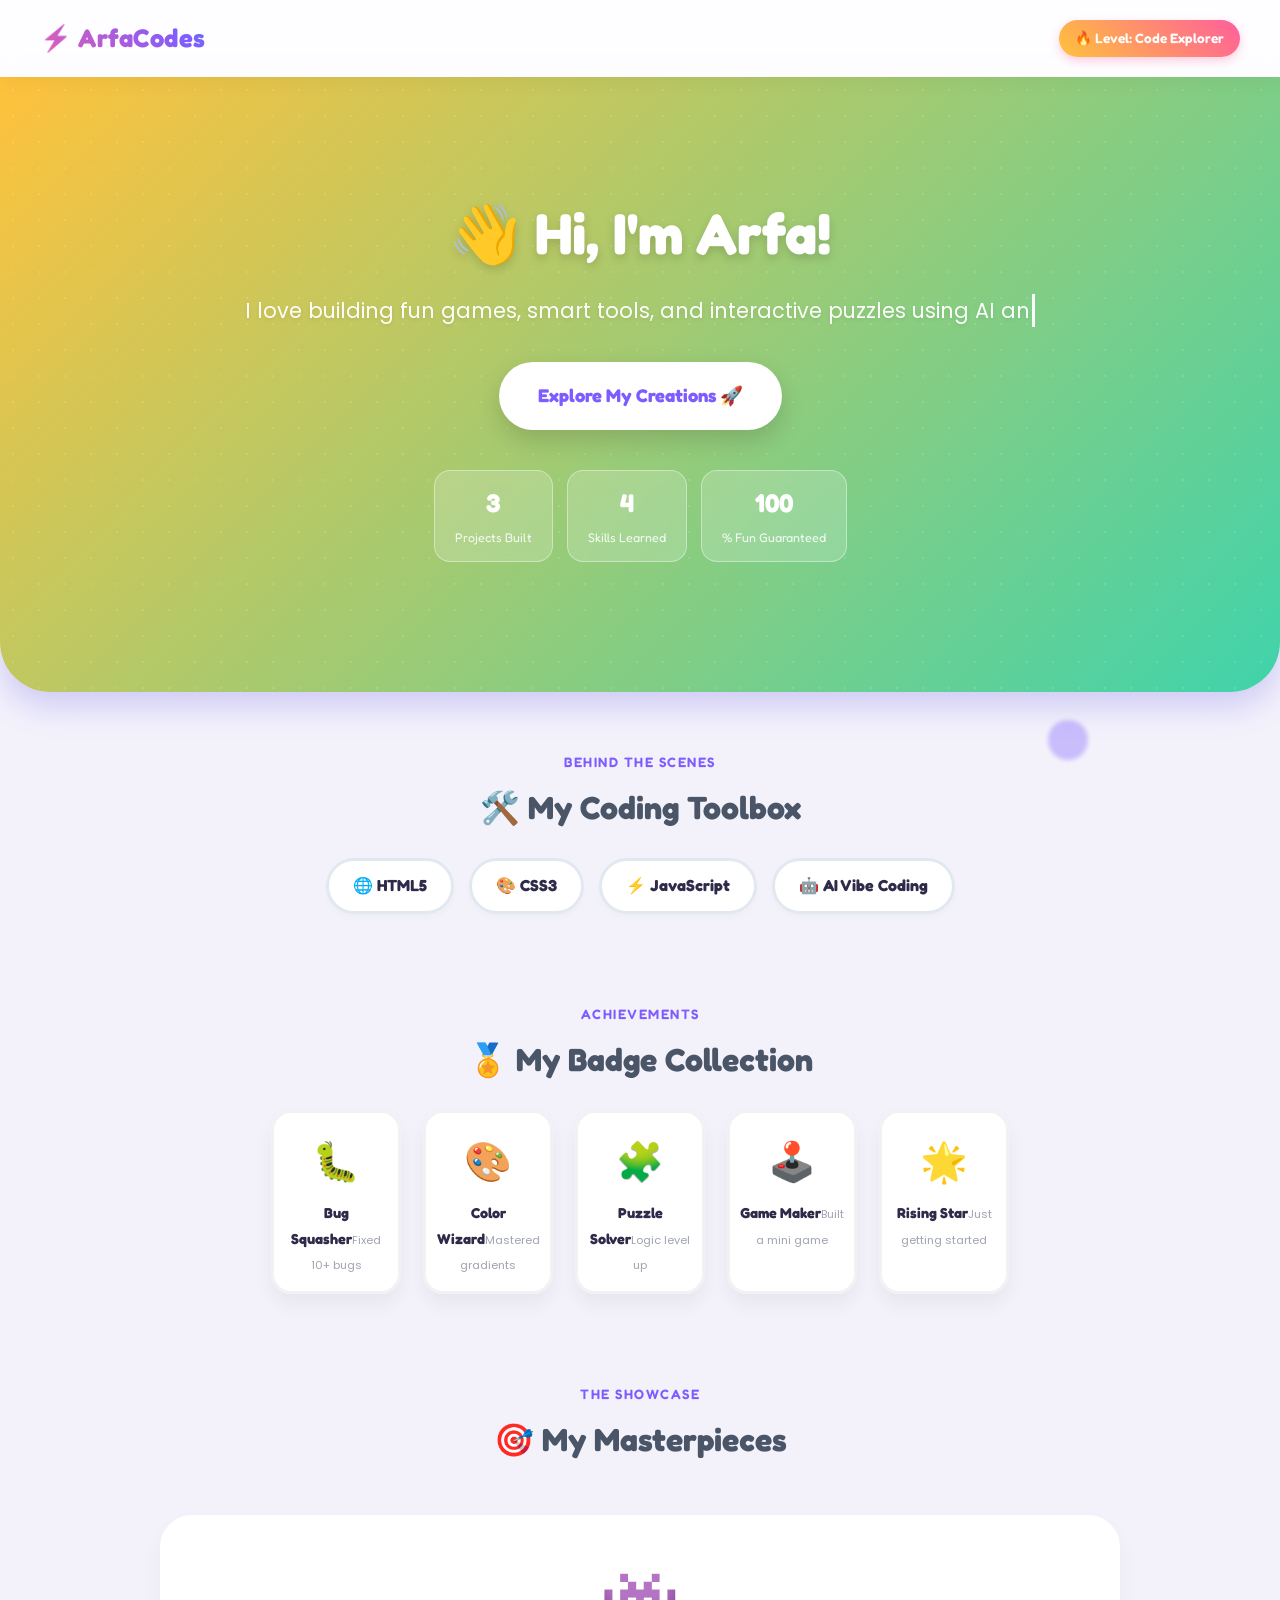
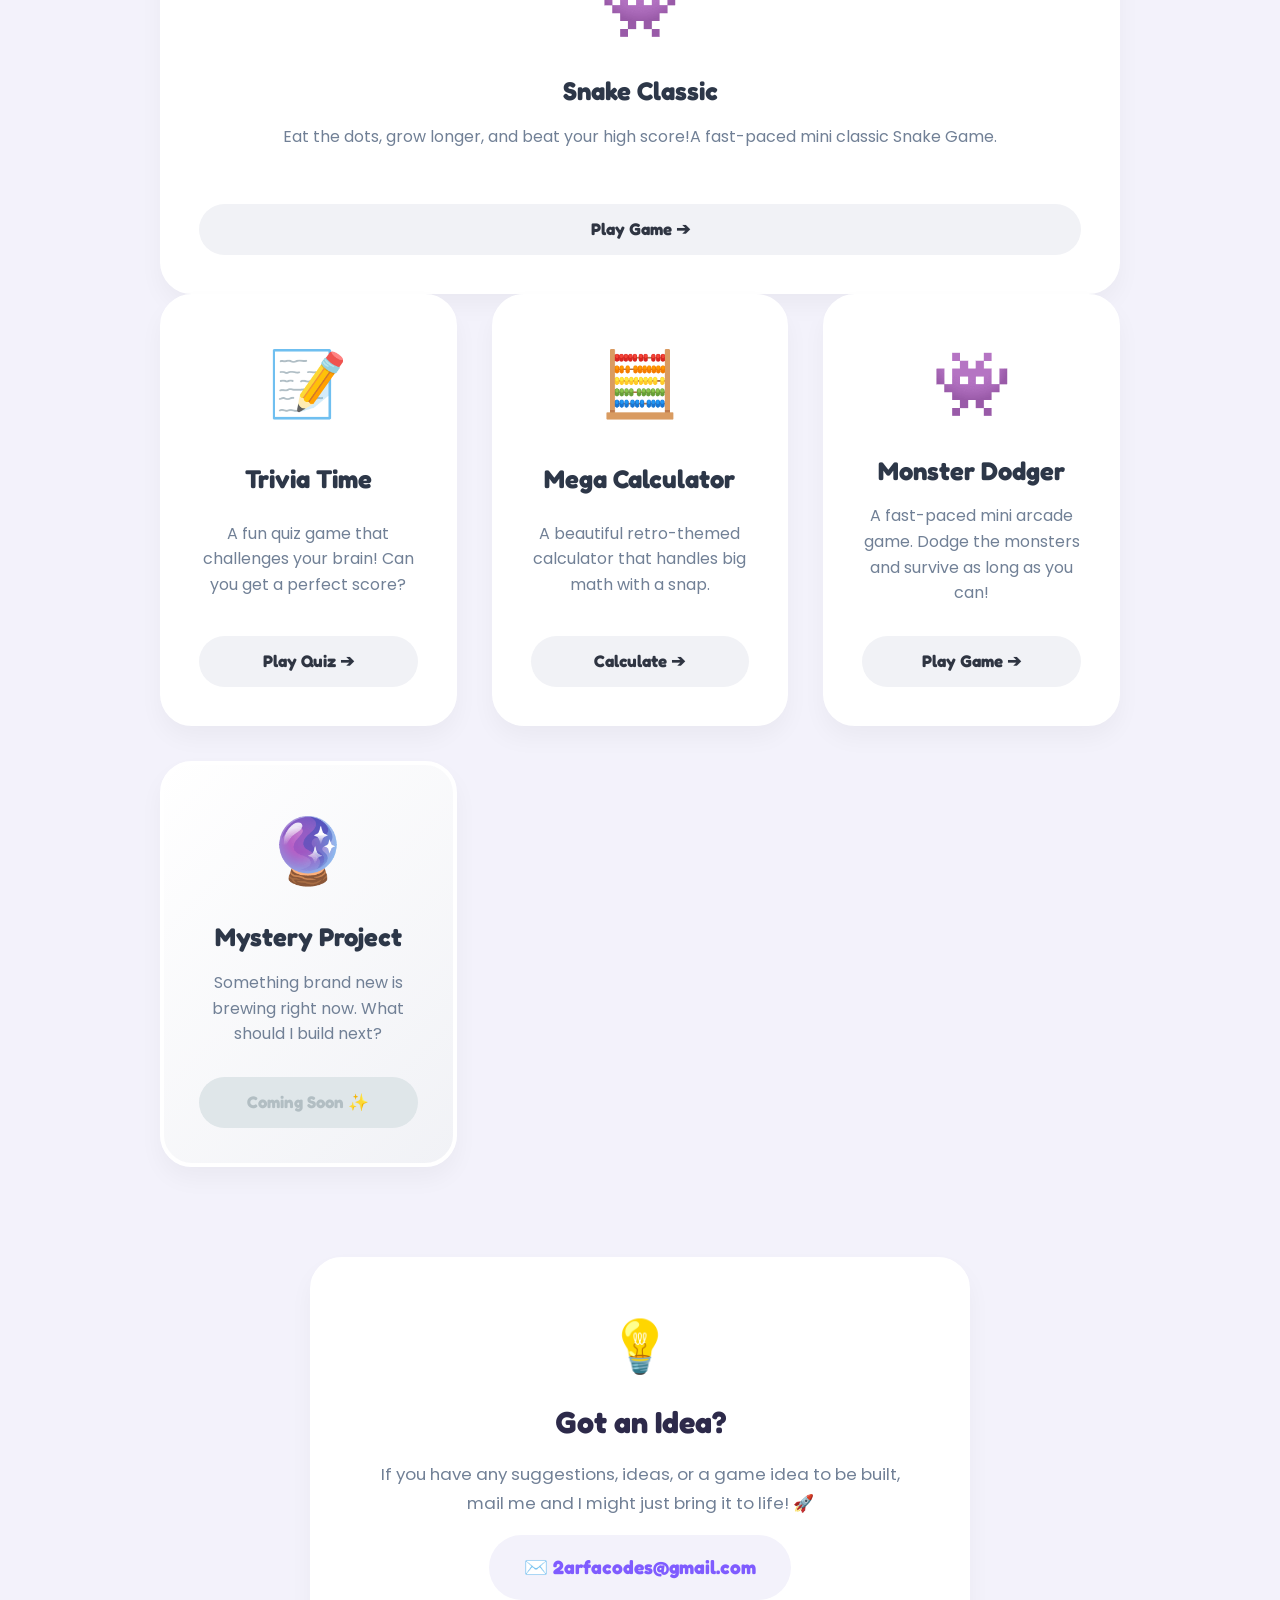
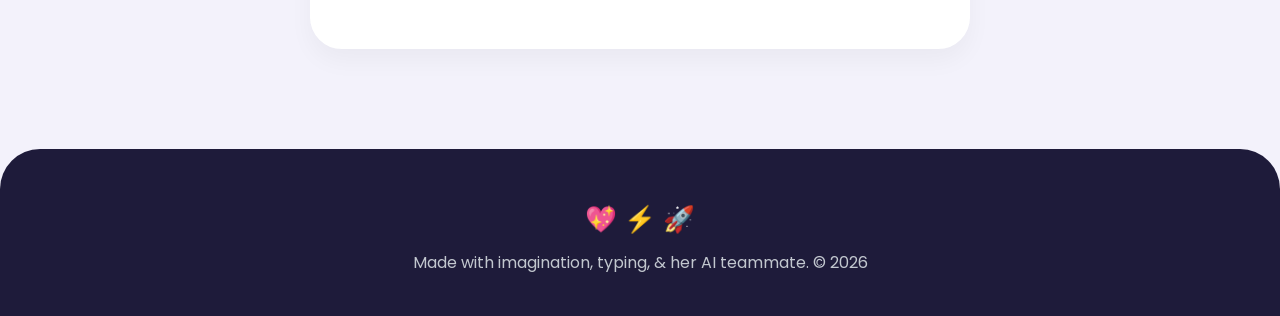
==== commit 536e3c76: "Update index.html" ====
--- a/index.html
+++ b/index.html
@@ -647,7 +647,7 @@
     <div class="project-card">
         <div class="card-icon">👾</div>
         <h3>Snake Classic</h3>
-        <p>A fast-paced mini classic Snake Game.</p>
+        <p>Eat the dots, grow longer, and beat your high score!A fast-paced mini classic Snake Game.</p>
         <a href="snake.html" class="card-btn">Play Game ➔</a>
       </div>
       
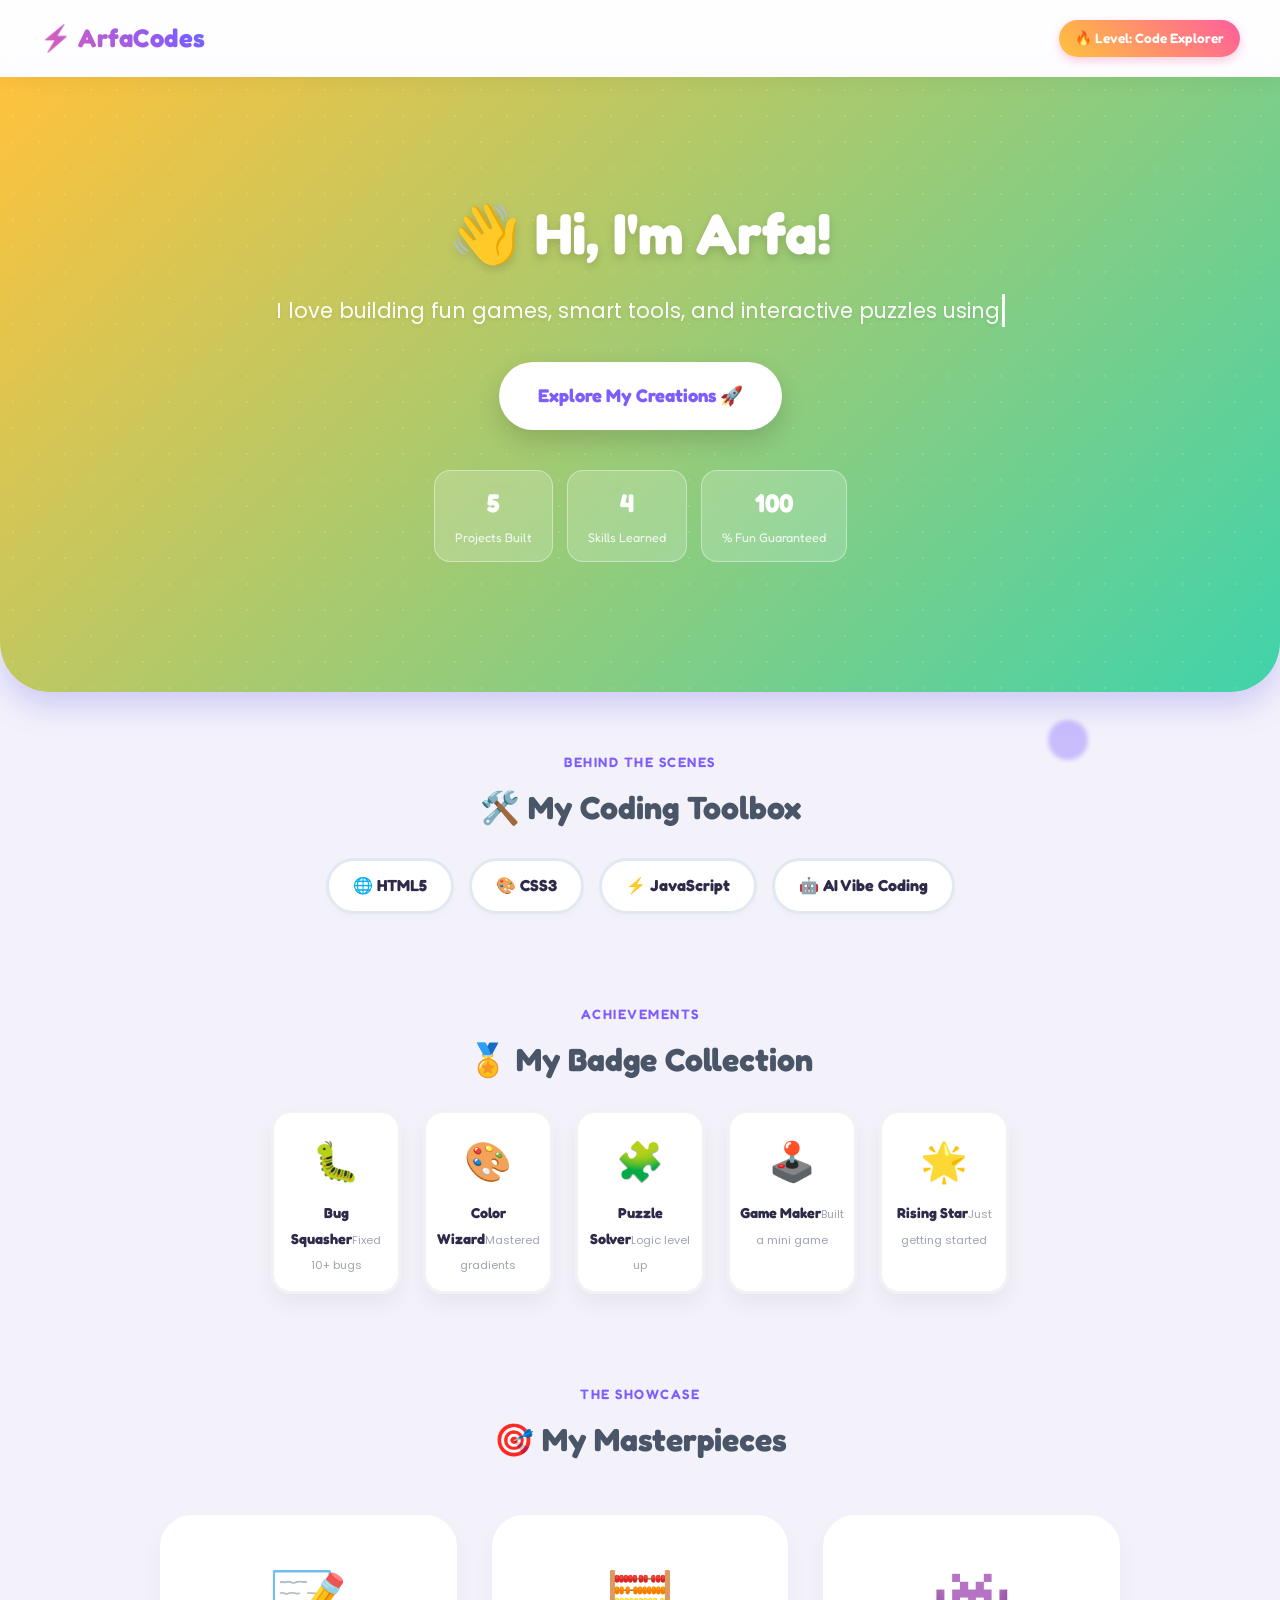
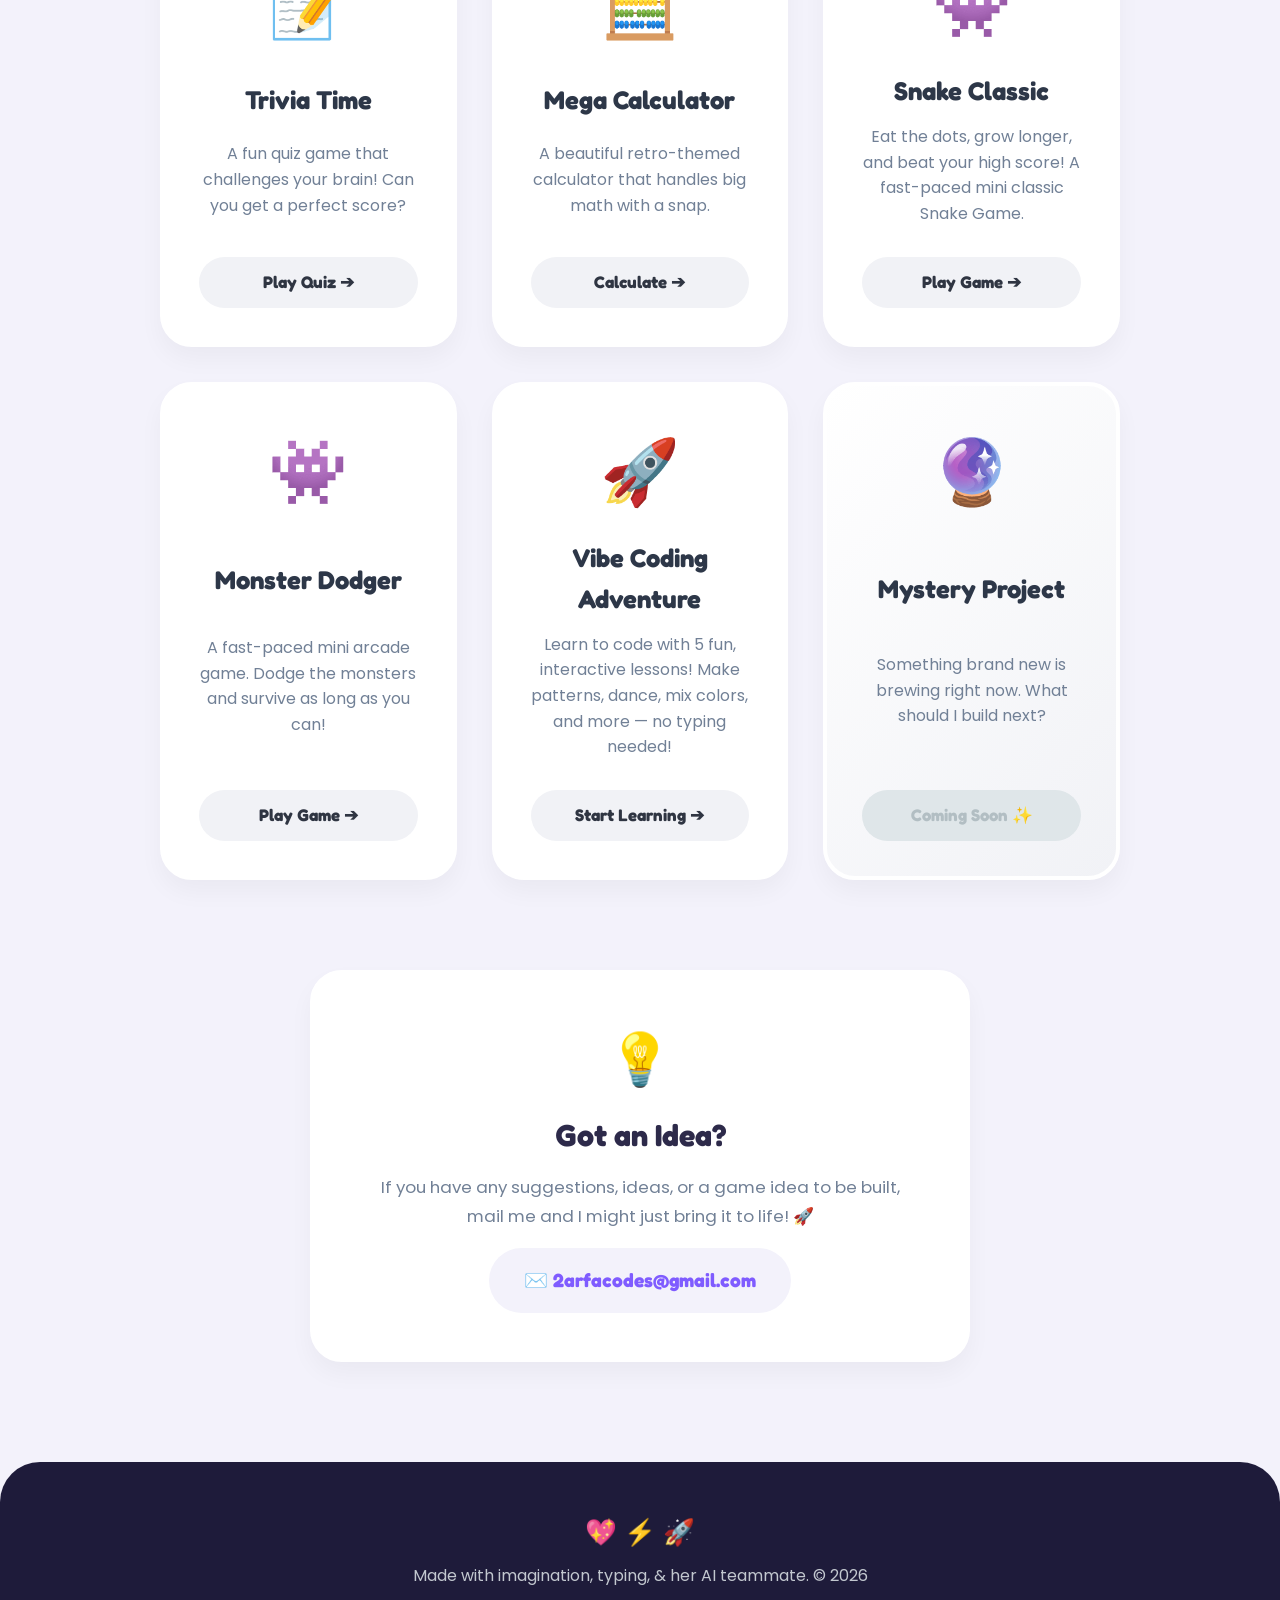
==== commit de089e36: "UPDATE" ====
--- a/index.html
+++ b/index.html
@@ -3,7 +3,7 @@
 <head>
   <meta charset="UTF-8">
   <meta name="viewport" content="width=device-width, initial-scale=1.0">
-  <title>Arfa's Coding Playground</title>
+  <title>Arfa Kamran's Coding Playground</title>
 
   <link rel="preconnect" href="https://fonts.googleapis.com">
   <link rel="preconnect" href="https://fonts.gstatic.com" crossorigin>
@@ -398,6 +398,8 @@
     .project-card:nth-child(2):hover { border-color: var(--cyan); box-shadow: 0 15px 35px rgba(0, 217, 208, 0.3); }
     .project-card:nth-child(3):hover { border-color: var(--yellow); box-shadow: 0 15px 35px rgba(255, 194, 60, 0.3); }
     .project-card:nth-child(4):hover { border-color: var(--purple); box-shadow: 0 15px 35px rgba(127, 92, 255, 0.3); }
+    .project-card:nth-child(5):hover { border-color: var(--purple); box-shadow: 0 15px 35px rgba(127, 92, 255, 0.3); }
+    .project-card:nth-child(6):hover { border-color: var(--pink); box-shadow: 0 15px 35px rgba(255, 94, 156, 0.3); }
 
     .project-card:hover {
       transform: translateY(-12px) scale(1.02);
@@ -460,6 +462,8 @@
     .project-card:nth-child(1) .card-btn:hover { background: var(--pink); color: white; transform: scale(1.05); }
     .project-card:nth-child(2) .card-btn:hover { background: var(--cyan); color: white; transform: scale(1.05); }
     .project-card:nth-child(3) .card-btn:hover { background: var(--yellow); color: #2d3436; transform: scale(1.05); }
+    .project-card:nth-child(4) .card-btn:hover { background: var(--purple); color: white; transform: scale(1.05); }
+    .project-card:nth-child(5) .card-btn:hover { background: var(--cyan); color: white; transform: scale(1.05); }
 
     /* ===== Got an Idea? (suggestion box) ===== */
     .idea-section {
@@ -606,7 +610,7 @@
       <a href="#projects" class="btn" id="exploreBtn">Explore My Creations 🚀</a>
 
       <div class="hero-stats">
-        <div class="stat-pill"><span class="num" data-target="3">0</span><span class="label">Projects Built</span></div>
+        <div class="stat-pill"><span class="num" data-target="5">0</span><span class="label">Projects Built</span></div>
         <div class="stat-pill"><span class="num" data-target="4">0</span><span class="label">Skills Learned</span></div>
         <div class="stat-pill"><span class="num" data-target="100">0</span><span class="label">% Fun Guaranteed</span></div>
       </div>
@@ -644,14 +648,6 @@
       <div class="eyebrow">The showcase</div>
       <h2>🎯 My Masterpieces</h2>
     </div>
-    <div class="project-card">
-        <div class="card-icon">👾</div>
-        <h3>Snake Classic</h3>
-        <p>Eat the dots, grow longer, and beat your high score!A fast-paced mini classic Snake Game.</p>
-        <a href="snake.html" class="card-btn">Play Game ➔</a>
-      </div>
-      
-      
     <div class="projects-grid">
       <div class="project-card">
         <div class="card-icon">📝</div>
@@ -669,9 +665,23 @@
 
       <div class="project-card">
         <div class="card-icon">👾</div>
+        <h3>Snake Classic</h3>
+        <p>Eat the dots, grow longer, and beat your high score! A fast-paced mini classic Snake Game.</p>
+        <a href="snake.html" class="card-btn">Play Game ➔</a>
+      </div>
+
+      <div class="project-card">
+        <div class="card-icon">👾</div>
         <h3>Monster Dodger</h3>
         <p>A fast-paced mini arcade game. Dodge the monsters and survive as long as you can!</p>
-        <a href="#" class="card-btn">Play Game ➔</a>
+        <a href="monster-dodger.html" class="card-btn">Play Game ➔</a>
+      </div>
+
+      <div class="project-card">
+        <div class="card-icon">🚀</div>
+        <h3>Vibe Coding Adventure</h3>
+        <p>Learn to code with 5 fun, interactive lessons! Make patterns, dance, mix colors, and more — no typing needed!</p>
+        <a href="vibe-coding-adventure.html" class="card-btn">Start Learning ➔</a>
       </div>
 
       <div class="project-card" style="background: linear-gradient(135deg, #ffffff 0%, #f1f2f6 100%);">
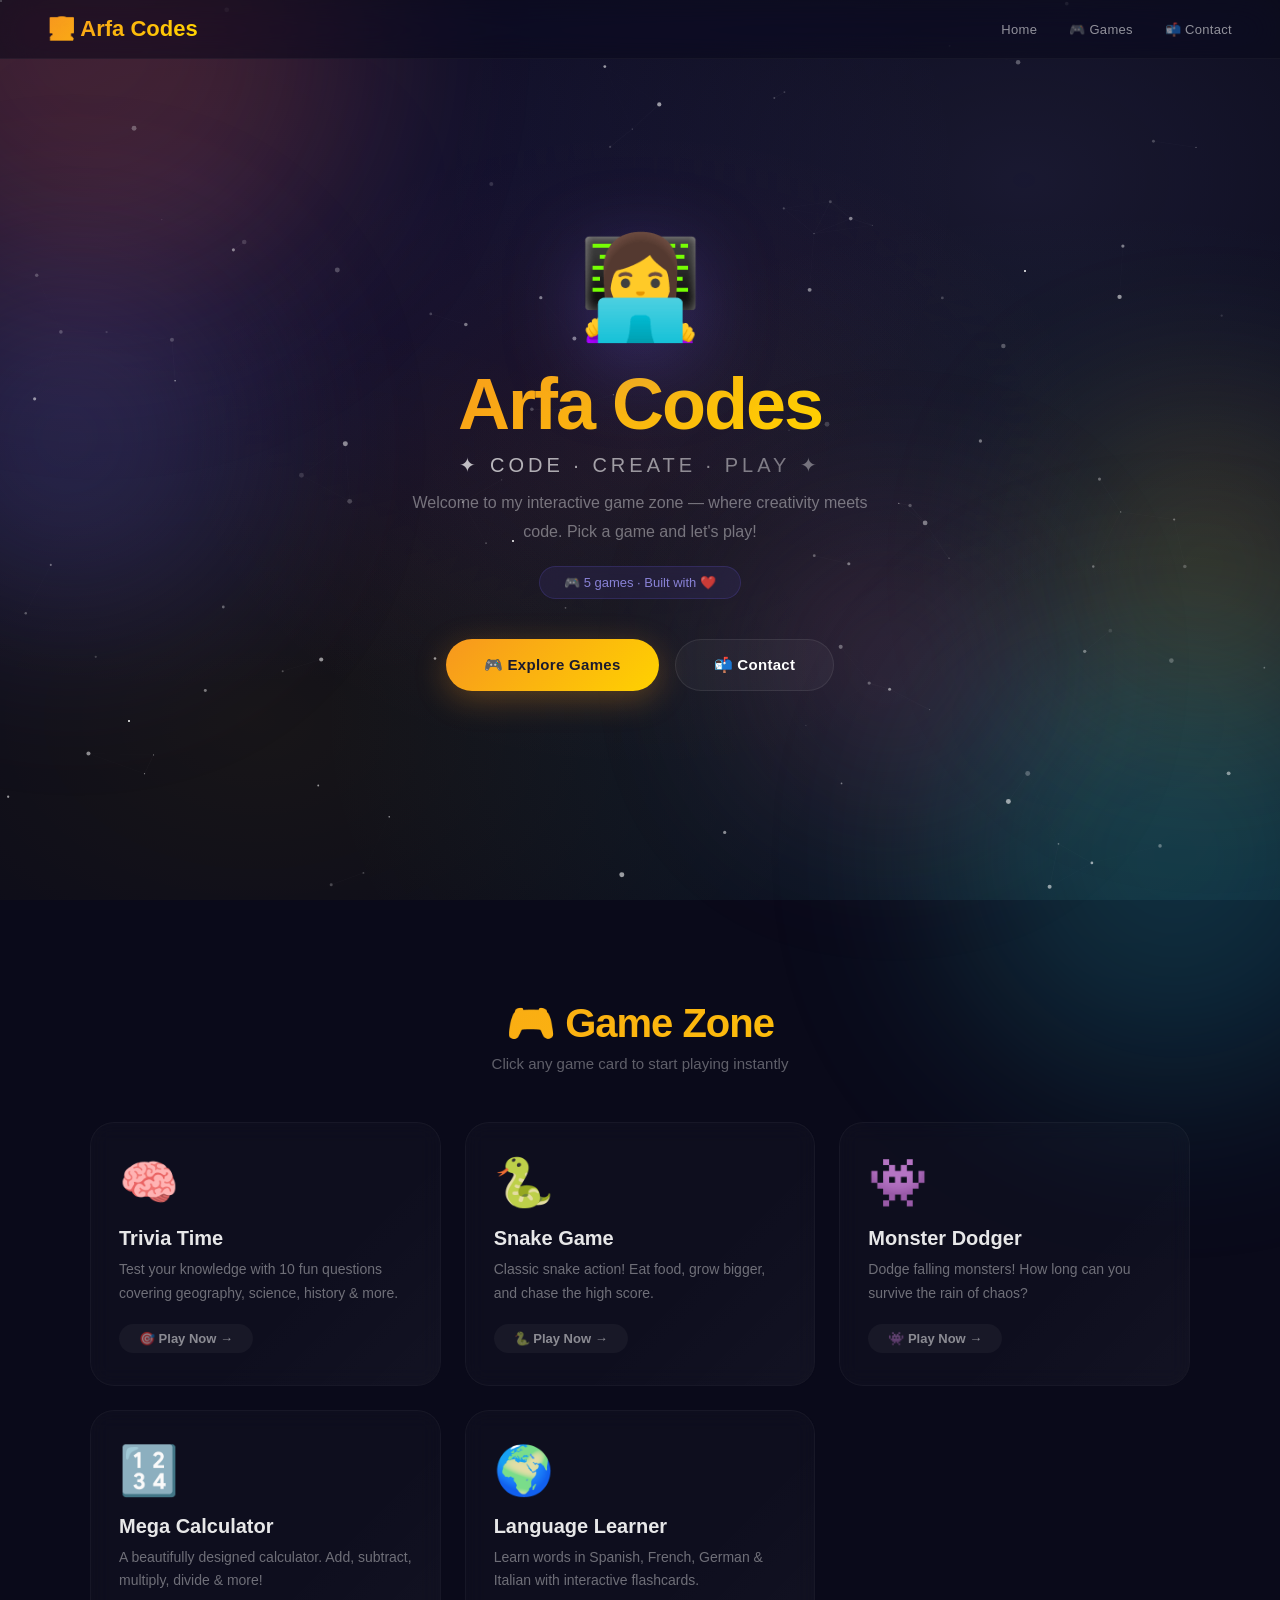
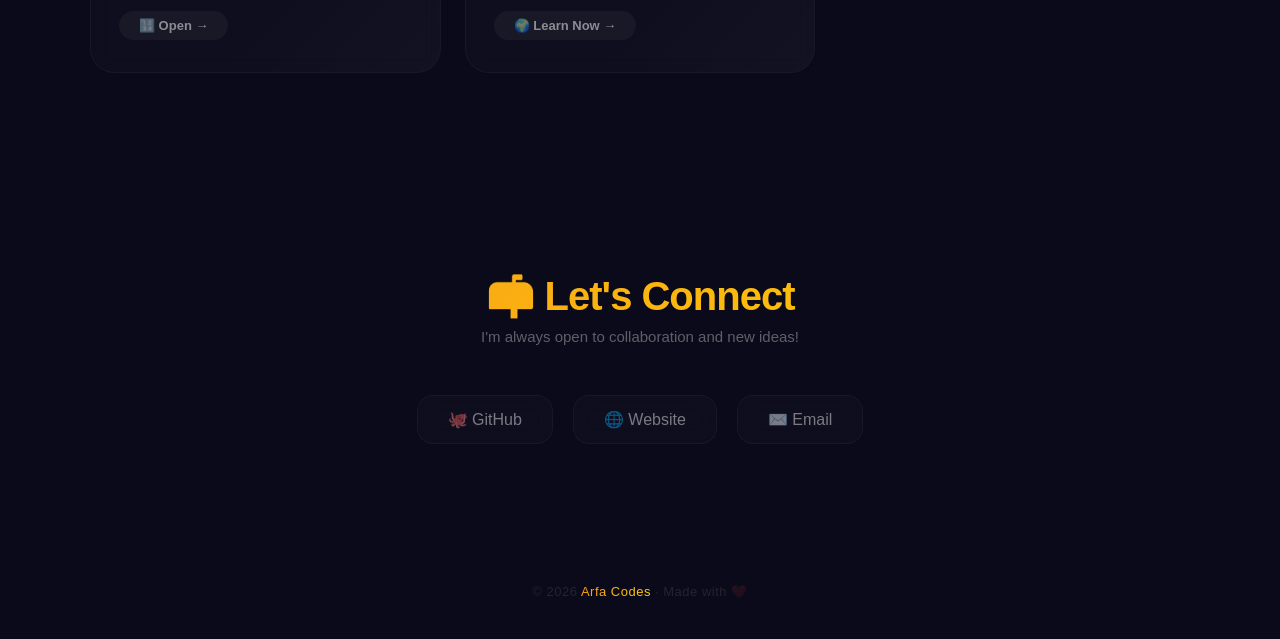
==== commit 68103943: "new project" ====
--- a/index.html
+++ b/index.html
@@ -1,808 +1,132 @@
 <!DOCTYPE html>
 <html lang="en">
 <head>
-  <meta charset="UTF-8">
-  <meta name="viewport" content="width=device-width, initial-scale=1.0">
-  <title>Arfa Kamran's Coding Playground</title>
-
-  <link rel="preconnect" href="https://fonts.googleapis.com">
-  <link rel="preconnect" href="https://fonts.gstatic.com" crossorigin>
-  <link href="https://fonts.googleapis.com/css2?family=Fredoka:wght@300..700&family=Poppins:wght@400;600;700&display=swap" rel="stylesheet">
-
-  <style>
-    * { box-sizing: border-box; margin: 0; padding: 0; }
-
-    :root {
-      --pink: #ff5e9c;
-      --purple: #7f5cff;
-      --cyan: #00d9d0;
-      --yellow: #ffc23c;
-      --ink: #2d2a4a;
-    }
-
-    html { scroll-behavior: smooth; }
-
-    body {
-      font-family: 'Poppins', sans-serif;
-      background-color: #f3f2fb;
-      color: var(--ink);
-      line-height: 1.6;
-      overflow-x: hidden;
-      cursor: default;
-    }
-
-    /* ===== Floating background blobs ===== */
-    .bg-blobs {
-      position: fixed;
-      inset: 0;
-      z-index: -1;
-      overflow: hidden;
-      pointer-events: none;
-    }
-    .blob {
-      position: absolute;
-      border-radius: 50%;
-      filter: blur(2px);
-      opacity: 0.35;
-      animation: float 14s ease-in-out infinite;
-    }
-    .blob.b1 { width: 90px; height: 90px; background: var(--pink); top: 12%; left: 6%; animation-duration: 16s; }
-    .blob.b2 { width: 50px; height: 50px; background: var(--cyan); top: 65%; left: 12%; animation-duration: 12s; animation-delay: -3s; }
-    .blob.b3 { width: 70px; height: 70px; background: var(--yellow); top: 25%; right: 8%; animation-duration: 18s; animation-delay: -6s; }
-    .blob.b4 { width: 40px; height: 40px; background: var(--purple); top: 80%; right: 15%; animation-duration: 10s; animation-delay: -1s; }
-    .blob.b5 { width: 30px; height: 30px; background: var(--pink); top: 45%; left: 45%; animation-duration: 20s; animation-delay: -8s; }
-
-    @keyframes float {
-      0%, 100% { transform: translate(0, 0) rotate(0deg); }
-      33% { transform: translate(20px, -30px) rotate(120deg); }
-      66% { transform: translate(-15px, 20px) rotate(240deg); }
-    }
-
-    /* ===== Sparkle cursor trail ===== */
-    .sparkle {
-      position: fixed;
-      pointer-events: none;
-      font-size: 14px;
-      z-index: 9999;
-      animation: sparkleFade 0.7s ease-out forwards;
-    }
-    @keyframes sparkleFade {
-      0% { opacity: 1; transform: translateY(0) scale(1); }
-      100% { opacity: 0; transform: translateY(-20px) scale(0.4); }
-    }
-
-    /* ===== Header ===== */
-    header {
-      background-color: rgba(255, 255, 255, 0.85);
-      backdrop-filter: blur(10px);
-      padding: 18px 40px;
-      display: flex;
-      justify-content: space-between;
-      align-items: center;
-      box-shadow: 0 4px 20px rgba(0, 0, 0, 0.05);
-      position: sticky;
-      top: 0;
-      z-index: 100;
-    }
-
-    .logo {
-      font-family: 'Fredoka', sans-serif;
-      font-size: 1.6rem;
-      font-weight: 700;
-      background: linear-gradient(45deg, var(--pink), var(--purple), var(--cyan));
-      background-size: 200% 200%;
-      -webkit-background-clip: text;
-      -webkit-text-fill-color: transparent;
-      text-decoration: none;
-      animation: gradientShift 6s ease infinite;
-      letter-spacing: 0.5px;
-    }
-
-    .header-badge {
-      font-family: 'Fredoka', sans-serif;
-      font-weight: 600;
-      font-size: 0.85rem;
-      background: linear-gradient(45deg, var(--yellow), var(--pink));
-      color: #fff;
-      padding: 8px 16px;
-      border-radius: 50px;
-      box-shadow: 0 4px 10px rgba(255, 94, 156, 0.3);
-      white-space: nowrap;
-    }
-
-    /* ===== Hero ===== */
-    .hero {
-      background: linear-gradient(-45deg, var(--pink), var(--purple), var(--cyan), var(--yellow));
-      background-size: 400% 400%;
-      animation: magicGradient 12s ease infinite;
-      color: #ffffff;
-      padding: 110px 20px 130px;
-      text-align: center;
-      border-radius: 0 0 50px 50px;
-      box-shadow: 0 15px 30px rgba(108, 92, 231, 0.25);
-      position: relative;
-      overflow: hidden;
-    }
-
-    .hero::after {
-      content: '';
-      position: absolute;
-      inset: 0;
-      background-image: radial-gradient(circle, rgba(255,255,255,0.5) 1.5px, transparent 1.5px);
-      background-size: 26px 26px;
-      opacity: 0.25;
-      pointer-events: none;
-    }
-
-    .hero-content {
-      max-width: 800px;
-      margin: 0 auto;
-      position: relative;
-      z-index: 2;
-    }
-
-    .hero h1 {
-      font-family: 'Fredoka', sans-serif;
-      font-size: clamp(2.4rem, 6vw, 3.6rem);
-      margin-bottom: 15px;
-      text-shadow: 0 4px 10px rgba(0, 0, 0, 0.15);
-    }
-
-    .hero .wave {
-      display: inline-block;
-      animation: wave 2.2s ease-in-out infinite;
-      transform-origin: 70% 70%;
-    }
-    @keyframes wave {
-      0%, 100% { transform: rotate(0deg); }
-      15% { transform: rotate(18deg); }
-      30% { transform: rotate(-10deg); }
-      45% { transform: rotate(18deg); }
-      60% { transform: rotate(0deg); }
-    }
-
-    .hero p {
-      font-size: clamp(1.05rem, 2.4vw, 1.3rem);
-      opacity: 0.97;
-      margin-bottom: 35px;
-      text-shadow: 0 2px 5px rgba(0, 0, 0, 0.1);
-      min-height: 1.6em;
-    }
-
-    .typed-cursor {
-      display: inline-block;
-      width: 3px;
-      background: #fff;
-      margin-left: 2px;
-      animation: blink 0.8s step-end infinite;
-    }
-    @keyframes blink { 50% { opacity: 0; } }
-
-    .btn {
-      display: inline-block;
-      background: #ffffff;
-      color: var(--purple);
-      font-family: 'Fredoka', sans-serif;
-      font-weight: 700;
-      font-size: 1.15rem;
-      padding: 16px 36px;
-      border-radius: 50px;
-      text-decoration: none;
-      transition: all 0.4s cubic-bezier(0.175, 0.885, 0.32, 1.275);
-      box-shadow: 0 10px 25px rgba(0, 0, 0, 0.15);
-      border: 3px solid transparent;
-      position: relative;
-    }
-
-    .btn:hover {
-      transform: translateY(-5px) scale(1.05);
-      background: var(--yellow);
-      color: #2d3436;
-      box-shadow: 0 15px 30px rgba(255, 194, 60, 0.4);
-    }
-
-    /* Stat pills under hero */
-    .hero-stats {
-      display: flex;
-      justify-content: center;
-      gap: 14px;
-      flex-wrap: wrap;
-      margin-top: 40px;
-      position: relative;
-      z-index: 2;
-    }
-    .stat-pill {
-      background: rgba(255,255,255,0.18);
-      border: 1px solid rgba(255,255,255,0.4);
-      backdrop-filter: blur(6px);
-      border-radius: 16px;
-      padding: 12px 20px;
-      min-width: 110px;
-      font-family: 'Fredoka', sans-serif;
-    }
-    .stat-pill .num {
-      font-size: 1.6rem;
-      font-weight: 700;
-      display: block;
-    }
-    .stat-pill .label {
-      font-size: 0.78rem;
-      opacity: 0.9;
-    }
-
-    /* ===== Toolbox ===== */
-    .toolbox {
-      max-width: 1000px;
-      margin: 60px auto 0;
-      padding: 0 20px;
-      text-align: center;
-    }
-
-    .eyebrow {
-      font-family: 'Fredoka', sans-serif;
-      font-weight: 600;
-      font-size: 0.85rem;
-      letter-spacing: 1.5px;
-      text-transform: uppercase;
-      color: var(--purple);
-      margin-bottom: 8px;
-    }
-
-    .toolbox h2, .projects-section h2, .badges-section h2 {
-      font-family: 'Fredoka', sans-serif;
-      font-size: 2rem;
-      margin-bottom: 25px;
-      color: #4a5568;
-    }
-
-    .skills-container {
-      display: flex;
-      flex-wrap: wrap;
-      justify-content: center;
-      gap: 15px;
-    }
-
-    .skill-tag {
-      background-color: #ffffff;
-      border: 3px solid #e2e8f0;
-      border-radius: 50px;
-      padding: 12px 24px;
-      font-weight: 700;
-      font-family: 'Fredoka', sans-serif;
-      display: flex;
-      align-items: center;
-      gap: 8px;
-      box-shadow: 0 4px 6px rgba(0,0,0,0.02);
-      transition: all 0.3s cubic-bezier(0.175, 0.885, 0.32, 1.275);
-      cursor: default;
-    }
-
-    .skill-tag:hover {
-      transform: translateY(-5px) rotate(2deg);
-      color: white;
-      box-shadow: 0 10px 20px rgba(0,0,0,0.1);
-    }
-
-    .skill-tag:nth-child(1):hover { background: var(--pink); border-color: var(--pink); }
-    .skill-tag:nth-child(2):hover { background: #74b9ff; border-color: #74b9ff; }
-    .skill-tag:nth-child(3):hover { background: var(--yellow); border-color: var(--yellow); color: #2d3436; }
-    .skill-tag:nth-child(4):hover { background: var(--purple); border-color: var(--purple); }
-
-    /* ===== Badges section (signature element) ===== */
-    .badges-section {
-      max-width: 1000px;
-      margin: 90px auto;
-      padding: 0 20px;
-      text-align: center;
-    }
-
-    .badges-grid {
-      display: flex;
-      flex-wrap: wrap;
-      justify-content: center;
-      gap: 22px;
-      margin-top: 10px;
-    }
-
-    .badge {
-      width: 130px;
-      background: #ffffff;
-      border-radius: 20px;
-      padding: 18px 10px 14px;
-      box-shadow: 0 10px 20px rgba(0,0,0,0.05);
-      border: 3px solid #f1f2f6;
-      transition: transform 0.35s cubic-bezier(0.175, 0.885, 0.32, 1.275), box-shadow 0.35s;
-      opacity: 0;
-      transform: translateY(24px) scale(0.9);
-    }
-
-    .badge.reveal {
-      opacity: 1;
-      transform: translateY(0) scale(1);
-    }
-
-    .badge:hover {
-      transform: translateY(-8px) rotate(-3deg) scale(1.05);
-      box-shadow: 0 14px 26px rgba(127, 92, 255, 0.25);
-      border-color: var(--purple);
-    }
-
-    .badge .icon {
-      font-size: 2.4rem;
-      display: block;
-      margin-bottom: 8px;
-    }
-
-    .badge .title {
-      font-family: 'Fredoka', sans-serif;
-      font-weight: 700;
-      font-size: 0.9rem;
-      color: var(--ink);
-    }
-
-    .badge .sub {
-      font-size: 0.7rem;
-      color: #a0a5b1;
-      margin-top: 2px;
-    }
-
-    /* stagger reveal delays set inline via nth-child */
-    .badge:nth-child(1) { transition-delay: 0s; }
-    .badge:nth-child(2) { transition-delay: 0.08s; }
-    .badge:nth-child(3) { transition-delay: 0.16s; }
-    .badge:nth-child(4) { transition-delay: 0.24s; }
-    .badge:nth-child(5) { transition-delay: 0.32s; }
-
-    /* ===== Projects ===== */
-    .projects-section {
-      max-width: 1000px;
-      margin: 90px auto;
-      padding: 0 20px;
-    }
-
-    .projects-section .section-head {
-      text-align: center;
-      margin-bottom: 50px;
-    }
-
-    .projects-grid {
-      display: grid;
-      grid-template-columns: repeat(auto-fit, minmax(280px, 1fr));
-      gap: 35px;
-    }
-
-    .project-card {
-      background-color: #ffffff;
-      border-radius: 32px;
-      border: 4px solid #ffffff;
-      padding: 35px;
-      text-align: center;
-      box-shadow: 0 12px 24px rgba(0,0,0,0.04);
-      transition: all 0.4s cubic-bezier(0.175, 0.885, 0.32, 1.275);
-      display: flex;
-      flex-direction: column;
-      justify-content: space-between;
-      align-items: center;
-      position: relative;
-      overflow: hidden;
-      opacity: 0;
-      transform: translateY(30px);
-    }
-
-    .project-card.reveal {
-      opacity: 1;
-      transform: translateY(0);
-    }
-
-    .project-card:nth-child(1):hover { border-color: var(--pink); box-shadow: 0 15px 35px rgba(255, 94, 156, 0.3); }
-    .project-card:nth-child(2):hover { border-color: var(--cyan); box-shadow: 0 15px 35px rgba(0, 217, 208, 0.3); }
-    .project-card:nth-child(3):hover { border-color: var(--yellow); box-shadow: 0 15px 35px rgba(255, 194, 60, 0.3); }
-    .project-card:nth-child(4):hover { border-color: var(--purple); box-shadow: 0 15px 35px rgba(127, 92, 255, 0.3); }
-    .project-card:nth-child(5):hover { border-color: var(--purple); box-shadow: 0 15px 35px rgba(127, 92, 255, 0.3); }
-    .project-card:nth-child(6):hover { border-color: var(--pink); box-shadow: 0 15px 35px rgba(255, 94, 156, 0.3); }
-
-    .project-card:hover {
-      transform: translateY(-12px) scale(1.02);
-    }
-
-    .project-card::before {
-      content: '';
-      position: absolute;
-      top: 0;
-      left: -100%;
-      width: 50%;
-      height: 100%;
-      background: linear-gradient(to right, rgba(255,255,255,0) 0%, rgba(255,255,255,0.6) 50%, rgba(255,255,255,0) 100%);
-      transform: skewX(-25deg);
-      transition: 0.75s;
-    }
-
-    .project-card:hover::before {
-      left: 150%;
-    }
-
-    .card-icon {
-      font-size: 4rem;
-      margin-bottom: 15px;
-      transition: transform 0.3s ease;
-    }
-
-    .project-card:hover .card-icon {
-      transform: rotate(15deg) scale(1.15);
-    }
-
-    .project-card h3 {
-      font-family: 'Fredoka', sans-serif;
-      font-size: 1.6rem;
-      margin-bottom: 12px;
-      color: #2d3748;
-    }
-
-    .project-card p {
-      font-size: 1rem;
-      color: #718096;
-      margin-bottom: 30px;
-      min-height: 50px;
-    }
-
-    .card-btn {
-      background-color: #f1f2f6;
-      color: #2f3542;
-      font-family: 'Fredoka', sans-serif;
-      font-weight: 700;
-      font-size: 1.05rem;
-      padding: 12px 28px;
-      border-radius: 50px;
-      text-decoration: none;
-      transition: all 0.3s;
-      width: 100%;
-      display: inline-block;
-    }
-
-    .project-card:nth-child(1) .card-btn:hover { background: var(--pink); color: white; transform: scale(1.05); }
-    .project-card:nth-child(2) .card-btn:hover { background: var(--cyan); color: white; transform: scale(1.05); }
-    .project-card:nth-child(3) .card-btn:hover { background: var(--yellow); color: #2d3436; transform: scale(1.05); }
-    .project-card:nth-child(4) .card-btn:hover { background: var(--purple); color: white; transform: scale(1.05); }
-    .project-card:nth-child(5) .card-btn:hover { background: var(--cyan); color: white; transform: scale(1.05); }
-
-    /* ===== Got an Idea? (suggestion box) ===== */
-    .idea-section {
-      max-width: 700px;
-      margin: 90px auto 0;
-      padding: 0 20px;
-      text-align: center;
-    }
-
-    .idea-card {
-      background: #ffffff;
-      border-radius: 32px;
-      padding: 45px 35px;
-      box-shadow: 0 12px 24px rgba(0,0,0,0.04);
-      border: 4px solid #ffffff;
-      transition: all 0.4s cubic-bezier(0.175, 0.885, 0.32, 1.275);
-      opacity: 0;
-      transform: translateY(30px);
-    }
-
-    .idea-card.reveal {
-      opacity: 1;
-      transform: translateY(0);
-    }
-
-    .idea-card:hover {
-      border-color: var(--pink);
-      box-shadow: 0 15px 35px rgba(255, 94, 156, 0.25);
-      transform: translateY(-8px) scale(1.02);
-    }
-
-    .idea-card .idea-icon {
-      font-size: 3.2rem;
-      margin-bottom: 10px;
-      display: block;
-    }
-
-    .idea-card h2 {
-      font-family: 'Fredoka', sans-serif;
-      font-size: 1.9rem;
-      margin-bottom: 14px;
-      color: var(--ink);
-    }
-
-    .idea-card p {
-      font-size: 1.05rem;
-      color: #718096;
-      max-width: 520px;
-      margin: 0 auto 18px;
-      line-height: 1.7;
-    }
-
-    .idea-card .email-link {
-      display: inline-flex;
-      align-items: center;
-      gap: 10px;
-      font-family: 'Fredoka', sans-serif;
-      font-weight: 700;
-      font-size: 1.2rem;
-      color: var(--purple);
-      background: #f3f2fb;
-      padding: 14px 32px;
-      border-radius: 50px;
-      text-decoration: none;
-      transition: all 0.3s cubic-bezier(0.175, 0.885, 0.32, 1.275);
-      border: 3px solid transparent;
-    }
-
-    .idea-card .email-link:hover {
-      background: linear-gradient(45deg, var(--pink), var(--purple));
-      color: #ffffff;
-      transform: scale(1.06);
-      box-shadow: 0 10px 20px rgba(127, 92, 255, 0.3);
-    }
-
-    /* ===== Footer ===== */
-    footer {
-      background-color: #1e1b3a;
-      color: #dfe6e9;
-      text-align: center;
-      padding: 50px 20px 40px;
-      margin-top: 100px;
-      font-size: 1rem;
-      border-radius: 40px 40px 0 0;
-    }
-
-    footer .footer-emoji {
-      font-size: 1.6rem;
-      margin-bottom: 10px;
-      display: block;
-    }
-
-    footer p { opacity: 0.85; }
-
-    /* ===== Animations ===== */
-    @keyframes magicGradient {
-      0% { background-position: 0% 50%; }
-      50% { background-position: 100% 50%; }
-      100% { background-position: 0% 50%; }
-    }
-
-    @keyframes gradientShift {
-      0% { background-position: 0% 50%; }
-      50% { background-position: 100% 50%; }
-      100% { background-position: 0% 50%; }
-    }
-
-    @media (max-width: 600px) {
-      .hero h1 { font-size: 2.3rem; }
-      header { padding: 14px 20px; }
-      .header-badge { font-size: 0.72rem; padding: 6px 12px; }
-    }
-
-    @media (prefers-reduced-motion: reduce) {
-      *, *::before, *::after {
-        animation-duration: 0.01ms !important;
-        animation-iteration-count: 1 !important;
-        transition-duration: 0.01ms !important;
-      }
-    }
-  </style>
+  <meta charset="UTF-8" />
+  <meta name="viewport" content="width=device-width, initial-scale=1.0" />
+  <title>Arfa Codes 🚀 - Game Zone</title>
+  <link rel="icon" href="data:image/svg+xml,<svg xmlns=%22http://www.w3.org/2000/svg%22 viewBox=%220 0 100 100%22><text y=%22.9em%22 font-size=%2290%22>👩‍💻</text></svg>">
+  <link rel="stylesheet" href="css/style.css" />
 </head>
 <body>
 
-  <div class="bg-blobs">
-    <div class="blob b1"></div>
-    <div class="blob b2"></div>
-    <div class="blob b3"></div>
-    <div class="blob b4"></div>
-    <div class="blob b5"></div>
-  </div>
+  <!-- Mesh Background -->
+  <div class="mesh-bg"></div>
 
-  <!-- HEADER -->
-  <header>
-    <a href="#" class="logo">⚡ ArfaCodes</a>
-    <span class="header-badge">🔥 Level: Code Explorer</span>
-  </header>
+  <!-- Glow Orbs -->
+  <div class="glow-orb glow-orb-1"></div>
+  <div class="glow-orb glow-orb-2"></div>
+  <div class="glow-orb glow-orb-3"></div>
+  <div class="glow-orb glow-orb-4"></div>
+  <div class="glow-orb glow-orb-5"></div>
 
-  <!-- HERO -->
-  <section class="hero">
-    <div class="hero-content">
-      <h1><span class="wave">👋</span> Hi, I'm Arfa!</h1>
-      <p id="typedLine">&nbsp;</p>
-      <a href="#projects" class="btn" id="exploreBtn">Explore My Creations 🚀</a>
+  <!-- Shooting Stars -->
+  <div class="star"></div>
+  <div class="star"></div>
+  <div class="star"></div>
+  <div class="star"></div>
 
-      <div class="hero-stats">
-        <div class="stat-pill"><span class="num" data-target="5">0</span><span class="label">Projects Built</span></div>
-        <div class="stat-pill"><span class="num" data-target="4">0</span><span class="label">Skills Learned</span></div>
-        <div class="stat-pill"><span class="num" data-target="100">0</span><span class="label">% Fun Guaranteed</span></div>
+  <!-- Particle Canvas -->
+  <canvas id="particleCanvas"></canvas>
+
+  <!-- Nav -->
+  <nav id="navbar">
+    <span class="logo">👩‍💻 Arfa Codes</span>
+    <ul>
+      <li><a href="#home">Home</a></li>
+      <li><a href="#games">🎮 Games</a></li>
+      <li><a href="#contact">📬 Contact</a></li>
+    </ul>
+  </nav>
+
+  <!-- Hero -->
+  <section id="home">
+    <div class="wrap hero-content">
+      <span class="avatar">👩‍💻</span>
+      <h1>Arfa Codes</h1>
+      <div class="tagline">✦ Code · Create · Play ✦</div>
+      <p>Welcome to my interactive game zone — where creativity meets code. Pick a game and let's play!</p>
+      <div class="hero-badge">🎮 5 games · Built with ❤️</div>
+      <div class="btns">
+        <a href="#games" class="btn btn-gold">🎮 Explore Games</a>
+        <a href="#contact" class="btn btn-ghost">📬 Contact</a>
       </div>
     </div>
   </section>
 
-  <!-- TOOLBOX -->
-  <section class="toolbox">
-    <div class="eyebrow">Behind the scenes</div>
-    <h2>🛠️ My Coding Toolbox</h2>
-    <div class="skills-container">
-      <div class="skill-tag">🌐 HTML5</div>
-      <div class="skill-tag">🎨 CSS3</div>
-      <div class="skill-tag">⚡ JavaScript</div>
-      <div class="skill-tag">🤖 AI Vibe Coding</div>
-    </div>
-  </section>
-
-  <!-- BADGES -->
-  <section class="badges-section">
-    <div class="eyebrow">Achievements</div>
-    <h2>🏅 My Badge Collection</h2>
-    <div class="badges-grid" id="badgesGrid">
-      <div class="badge"><span class="icon">🐛</span><span class="title">Bug Squasher</span><span class="sub">Fixed 10+ bugs</span></div>
-      <div class="badge"><span class="icon">🎨</span><span class="title">Color Wizard</span><span class="sub">Mastered gradients</span></div>
-      <div class="badge"><span class="icon">🧩</span><span class="title">Puzzle Solver</span><span class="sub">Logic level up</span></div>
-      <div class="badge"><span class="icon">🕹️</span><span class="title">Game Maker</span><span class="sub">Built a mini game</span></div>
-      <div class="badge"><span class="icon">🌟</span><span class="title">Rising Star</span><span class="sub">Just getting started</span></div>
-    </div>
-  </section>
-
-  <!-- PROJECTS -->
-  <section class="projects-section" id="projects">
-    <div class="section-head">
-      <div class="eyebrow">The showcase</div>
-      <h2>🎯 My Masterpieces</h2>
-    </div>
-    <div class="projects-grid">
-      <div class="project-card">
-        <div class="card-icon">📝</div>
-        <h3>Trivia Time</h3>
-        <p>A fun quiz game that challenges your brain! Can you get a perfect score?</p>
-        <a href="#" class="card-btn">Play Quiz ➔</a>
-      </div>
-
-      <div class="project-card">
-        <div class="card-icon">🧮</div>
-        <h3>Mega Calculator</h3>
-        <p>A beautiful retro-themed calculator that handles big math with a snap.</p>
-        <a href="#" class="card-btn">Calculate ➔</a>
-      </div>
-
-      <div class="project-card">
-        <div class="card-icon">👾</div>
-        <h3>Snake Classic</h3>
-        <p>Eat the dots, grow longer, and beat your high score! A fast-paced mini classic Snake Game.</p>
-        <a href="snake.html" class="card-btn">Play Game ➔</a>
-      </div>
-
-      <div class="project-card">
-        <div class="card-icon">👾</div>
-        <h3>Monster Dodger</h3>
-        <p>A fast-paced mini arcade game. Dodge the monsters and survive as long as you can!</p>
-        <a href="monster-dodger.html" class="card-btn">Play Game ➔</a>
-      </div>
-
-      <div class="project-card">
-        <div class="card-icon">🚀</div>
-        <h3>Vibe Coding Adventure</h3>
-        <p>Learn to code with 5 fun, interactive lessons! Make patterns, dance, mix colors, and more — no typing needed!</p>
-        <a href="vibe-coding-adventure.html" class="card-btn">Start Learning ➔</a>
-      </div>
-
-      <div class="project-card" style="background: linear-gradient(135deg, #ffffff 0%, #f1f2f6 100%);">
-        <div class="card-icon">🔮</div>
-        <h3>Mystery Project</h3>
-        <p>Something brand new is brewing right now. What should I build next?</p>
-        <span class="card-btn" style="cursor: not-allowed; background-color: #dfe6e9; color: #b2bec3;">Coming Soon ✨</span>
+  <!-- Games Grid -->
+  <section id="games">
+    <div class="wrap">
+      <h2 class="section-title">🎮 Game Zone</h2>
+      <p class="section-sub">Click any game card to start playing instantly</p>
+      <div class="game-grid">
+        <div class="game-card" onclick="openModal('trivia')">
+          <div class="card-glow"></div>
+          <span class="gi">🧠</span>
+          <h3>Trivia Time</h3>
+          <p>Test your knowledge with 10 fun questions covering geography, science, history & more.</p>
+          <span class="tag">🎯 Play Now →</span>
+        </div>
+        <div class="game-card" onclick="openModal('snake')">
+          <div class="card-glow"></div>
+          <span class="gi">🐍</span>
+          <h3>Snake Game</h3>
+          <p>Classic snake action! Eat food, grow bigger, and chase the high score.</p>
+          <span class="tag">🐍 Play Now →</span>
+        </div>
+        <div class="game-card" onclick="openModal('monster')">
+          <div class="card-glow"></div>
+          <span class="gi">👾</span>
+          <h3>Monster Dodger</h3>
+          <p>Dodge falling monsters! How long can you survive the rain of chaos?</p>
+          <span class="tag">👾 Play Now →</span>
+        </div>
+        <div class="game-card" onclick="openModal('calc')">
+          <div class="card-glow"></div>
+          <span class="gi">🔢</span>
+          <h3>Mega Calculator</h3>
+          <p>A beautifully designed calculator. Add, subtract, multiply, divide & more!</p>
+          <span class="tag">🔢 Open →</span>
+        </div>
+        <div class="game-card" onclick="openModal('lang')">
+          <div class="card-glow"></div>
+          <span class="gi">🌍</span>
+          <h3>Language Learner</h3>
+          <p>Learn words in Spanish, French, German & Italian with interactive flashcards.</p>
+          <span class="tag">🌍 Learn Now →</span>
+        </div>
       </div>
     </div>
   </section>
 
-  <!-- GOT AN IDEA? -->
-  <section class="idea-section">
-    <div class="idea-card">
-      <span class="idea-icon">💡</span>
-      <h2>Got an Idea?</h2>
-      <p>If you have any suggestions, ideas, or a game idea to be built, mail me and I might just bring it to life! 🚀</p>
-      <a href="mailto:2arfacodes@gmail.com" class="email-link">✉️ 2arfacodes@gmail.com</a>
+  <!-- Contact -->
+  <section id="contact">
+    <div class="wrap">
+      <h2 class="section-title">📬 Let's Connect</h2>
+      <p class="section-sub">I'm always open to collaboration and new ideas!</p>
+      <div class="clinks">
+        <a href="https://github.com/ArfaCodes" target="_blank">🐙 GitHub</a>
+        <a href="https://arfacodes.vercel.app" target="_blank">🌐 Website</a>
+        <a href="mailto:hello@arfacodes.com">✉️ Email</a>
+      </div>
     </div>
   </section>
 
-  <!-- FOOTER -->
-  <footer>
-    <span class="footer-emoji">💖 ⚡ 🚀</span>
-    <p>Made with imagination, typing, & her AI teammate. © 2026</p>
-  </footer>
+  <footer>© 2026 <span>Arfa Codes</span> · Made with ❤️</footer>
 
-  <script>
-    // ---- Typewriter effect for hero subtitle ----
-    const line = "I love building fun games, smart tools, and interactive puzzles using AI and code. Welcome to my digital wonderland!";
-    const target = document.getElementById('typedLine');
-    let i = 0;
-    function typeNext() {
-      if (i <= line.length) {
-        target.innerHTML = line.slice(0, i) + '<span class="typed-cursor">&nbsp;</span>';
-        i++;
-        setTimeout(typeNext, 22);
-      } else {
-        target.innerHTML = line;
-      }
-    }
-    typeNext();
+  <!-- ===== MODAL ===== -->
+  <div class="modal-overlay" id="modalOverlay">
+    <div class="modal">
+      <button class="close" onclick="closeModal()">✕</button>
+      <div id="modalContent"></div>
+    </div>
+  </div>
 
-    // ---- Animated counters ----
-    function animateCounters() {
-      document.querySelectorAll('.num').forEach(el => {
-        const target = parseInt(el.dataset.target, 10);
-        let current = 0;
-        const step = Math.max(1, Math.ceil(target / 40));
-        const tick = () => {
-          current += step;
-          if (current >= target) {
-            el.textContent = target;
-          } else {
-            el.textContent = current;
-            requestAnimationFrame(tick);
-          }
-        };
-        tick();
-      });
-    }
-    setTimeout(animateCounters, 500);
-
-    // ---- Scroll reveal for cards & badges ----
-    const revealTargets = document.querySelectorAll('.project-card, .badge, .idea-card');
-    const io = new IntersectionObserver((entries) => {
-      entries.forEach(entry => {
-        if (entry.isIntersecting) {
-          entry.target.classList.add('reveal');
-          io.unobserve(entry.target);
-        }
-      });
-    }, { threshold: 0.15 });
-    revealTargets.forEach(el => io.observe(el));
-
-    // ---- Sparkle cursor trail (desktop only, lightweight) ----
-    const sparkleChars = ['✨', '⭐', '💫'];
-    let lastSpark = 0;
-    function spawnSparkle(x, y) {
-      const now = Date.now();
-      if (now - lastSpark < 60) return; // throttle
-      lastSpark = now;
-      const s = document.createElement('span');
-      s.className = 'sparkle';
-      s.textContent = sparkleChars[Math.floor(Math.random() * sparkleChars.length)];
-      s.style.left = x + 'px';
-      s.style.top = y + 'px';
-      document.body.appendChild(s);
-      setTimeout(() => s.remove(), 700);
-    }
-    if (window.matchMedia('(hover: hover) and (pointer: fine)').matches) {
-      window.addEventListener('mousemove', (e) => spawnSparkle(e.clientX, e.clientY));
-    }
-
-    // ---- Confetti burst on Explore button click ----
-    const confettiEmojis = ['🎉', '✨', '🌈', '⭐', '🎈'];
-    document.getElementById('exploreBtn').addEventListener('click', (e) => {
-      const rect = e.currentTarget.getBoundingClientRect();
-      for (let i = 0; i < 14; i++) {
-        const c = document.createElement('span');
-        c.textContent = confettiEmojis[Math.floor(Math.random() * confettiEmojis.length)];
-        c.style.position = 'fixed';
-        c.style.left = (rect.left + rect.width / 2) + 'px';
-        c.style.top = (rect.top + rect.height / 2) + 'px';
-        c.style.fontSize = (14 + Math.random() * 12) + 'px';
-        c.style.pointerEvents = 'none';
-        c.style.zIndex = 9999;
-        const angle = Math.random() * Math.PI * 2;
-        const dist = 60 + Math.random() * 80;
-        const dx = Math.cos(angle) * dist;
-        const dy = Math.sin(angle) * dist;
-        c.style.transition = 'transform 0.8s cubic-bezier(0.2,0.8,0.2,1), opacity 0.8s ease-out';
-        document.body.appendChild(c);
-        requestAnimationFrame(() => {
-          c.style.transform = `translate(${dx}px, ${dy}px) rotate(${Math.random()*360}deg)`;
-          c.style.opacity = '0';
-        });
-        setTimeout(() => c.remove(), 850);
-      }
-    });
-  </script>
-
+  <!-- Scripts -->
+  <script src="js/main.js"></script>
+  <script src="js/trivia.js"></script>
+  <script src="js/snake.js"></script>
+  <script src="js/monster.js"></script>
+  <script src="js/calc.js"></script>
+  <script src="js/lang.js"></script>
 </body>
 </html>
--- a/css/style.css
+++ b/css/style.css
@@ -0,0 +1,286 @@
+/* ── Reset & Base ── */
+* { margin: 0; padding: 0; box-sizing: border-box; }
+html { scroll-behavior: smooth; }
+
+@import url('https://fonts.googleapis.com/css2?family=Inter:wght@400;500;600;700;800;900&display=swap');
+
+body {
+  font-family: 'Inter', 'Segoe UI', sans-serif;
+  color: #fff;
+  background: #0a0a1a;
+  overflow-x: hidden;
+}
+
+/* ── Particle Canvas ── */
+#particleCanvas {
+  position: fixed; inset: 0; z-index: 0;
+  pointer-events: none;
+}
+
+/* ── Animated Gradient Mesh ── */
+.mesh-bg {
+  position: fixed; inset: 0; z-index: 0;
+  background:
+    radial-gradient(ellipse at 15% 20%, rgba(108,92,231,0.15) 0%, transparent 50%),
+    radial-gradient(ellipse at 85% 80%, rgba(78,205,196,0.12) 0%, transparent 50%),
+    radial-gradient(ellipse at 50% 50%, rgba(255,107,107,0.08) 0%, transparent 50%),
+    radial-gradient(ellipse at 20% 80%, rgba(255,215,0,0.06) 0%, transparent 40%),
+    radial-gradient(ellipse at 80% 20%, rgba(162,155,254,0.1) 0%, transparent 40%);
+  animation: meshAnim 20s ease-in-out infinite alternate;
+}
+@keyframes meshAnim {
+  0% { transform: scale(1) rotate(0deg); opacity: 0.7; }
+  25% { transform: scale(1.05) rotate(2deg); }
+  50% { transform: scale(1.1) rotate(-1deg); opacity: 1; }
+  75% { transform: scale(1.03) rotate(1deg); }
+  100% { transform: scale(1.08) rotate(-2deg); opacity: 0.8; }
+}
+
+/* ── Glow Orbs ── */
+.glow-orb {
+  position: fixed; border-radius: 50%;
+  filter: blur(100px); opacity: 0.2;
+  pointer-events: none; z-index: 0;
+  will-change: transform;
+}
+.glow-orb-1 { width: 500px; height: 500px; background: linear-gradient(135deg, #ff6b6b, #ee5a24); top: -200px; left: -150px; animation: orb1 20s ease-in-out infinite; }
+.glow-orb-2 { width: 450px; height: 450px; background: linear-gradient(135deg, #4ecdc4, #0abde3); bottom: -180px; right: -120px; animation: orb2 25s ease-in-out infinite; }
+.glow-orb-3 { width: 350px; height: 350px; background: linear-gradient(135deg, #a29bfe, #6c5ce7); top: 30%; left: -100px; animation: orb3 18s ease-in-out infinite; }
+.glow-orb-4 { width: 300px; height: 300px; background: linear-gradient(135deg, #ffe66d, #f7971e); bottom: 20%; right: -80px; animation: orb4 22s ease-in-out infinite; }
+.glow-orb-5 { width: 250px; height: 250px; background: linear-gradient(135deg, #fd79a8, #e84393); top: 60%; left: 60%; animation: orb5 15s ease-in-out infinite; }
+
+@keyframes orb1 { 0%,100% { transform: translate(0,0) scale(1); } 33% { transform: translate(80px,60px) scale(1.2); } 66% { transform: translate(-40px,100px) scale(0.9); } }
+@keyframes orb2 { 0%,100% { transform: translate(0,0) scale(1); } 33% { transform: translate(-70px,-50px) scale(1.15); } 66% { transform: translate(50px,-100px) scale(0.85); } }
+@keyframes orb3 { 0%,100% { transform: translate(0,0) scale(1); } 25% { transform: translate(60px,-40px) scale(1.1); } 50% { transform: translate(-30px,60px) scale(0.95); } 75% { transform: translate(-60px,-30px) scale(1.05); } }
+@keyframes orb4 { 0%,100% { transform: translate(0,0) scale(1); } 50% { transform: translate(-50px,40px) scale(1.2); } }
+@keyframes orb5 { 0%,100% { transform: translate(0,0) scale(1) rotate(0deg); } 33% { transform: translate(40px,-60px) scale(1.1) rotate(10deg); } 66% { transform: translate(-50px,30px) scale(0.9) rotate(-10deg); } }
+
+/* ── Shooting Stars ── */
+.star {
+  position: fixed; width: 2px; height: 2px;
+  background: #fff; border-radius: 50%;
+  pointer-events: none; z-index: 0;
+  animation: shoot linear infinite;
+}
+.star:nth-child(6) { top: 10%; left: 20%; animation-duration: 6s; animation-delay: 0s; }
+.star:nth-child(7) { top: 30%; left: 80%; animation-duration: 8s; animation-delay: 3s; }
+.star:nth-child(8) { top: 60%; left: 40%; animation-duration: 7s; animation-delay: 5s; }
+.star:nth-child(9) { top: 80%; left: 10%; animation-duration: 9s; animation-delay: 2s; }
+@keyframes shoot {
+  0% { transform: translate(0,0) scale(1); opacity: 0; }
+  10% { opacity: 1; }
+  90% { opacity: 1; }
+  100% { transform: translate(100px,-100px) scale(0); opacity: 0; }
+}
+
+/* ── Navigation ── */
+nav {
+  position: fixed; top: 0; left: 0; right: 0; z-index: 1000;
+  padding: 16px 48px;
+  display: flex; justify-content: space-between; align-items: center;
+  background: rgba(10,10,26,0.6);
+  backdrop-filter: blur(20px) saturate(1.5);
+  -webkit-backdrop-filter: blur(20px) saturate(1.5);
+  border-bottom: 1px solid rgba(255,255,255,0.04);
+  transition: all 0.4s cubic-bezier(0.16,1,0.3,1);
+}
+nav.scrolled { background: rgba(10,10,26,0.85); border-bottom-color: rgba(108,92,231,0.2); }
+
+nav .logo {
+  font-size: 22px; font-weight: 800;
+  background: linear-gradient(135deg, #f7971e, #ffd200, #a29bfe);
+  background-size: 200% auto;
+  -webkit-background-clip: text; -webkit-text-fill-color: transparent; background-clip: text;
+  animation: gradShift 3s ease-in-out infinite;
+}
+@keyframes gradShift { 0%,100% { background-position: 0% center; } 50% { background-position: 100% center; } }
+
+nav ul { display: flex; gap: 32px; list-style: none; }
+nav ul a {
+  color: rgba(255,255,255,0.55); text-decoration: none;
+  font-size: 13px; font-weight: 500; letter-spacing: 0.3px;
+  transition: all 0.3s; position: relative;
+}
+nav ul a::before {
+  content: ''; position: absolute; bottom: -4px; left: 50%;
+  width: 0; height: 2px; background: linear-gradient(90deg, #f7971e, #a29bfe);
+  transition: all 0.4s cubic-bezier(0.16,1,0.3,1);
+  transform: translateX(-50%); border-radius: 2px;
+}
+nav ul a:hover { color: #fff; }
+nav ul a:hover::before { width: 100%; }
+
+section { position: relative; z-index: 1; padding: 100px 24px; }
+.wrap { max-width: 1100px; margin: 0 auto; }
+
+/* ── Hero ── */
+#home { min-height: 100vh; display: flex; align-items: center; justify-content: center; text-align: center; padding-top: 120px; position: relative; }
+.hero-content { position: relative; z-index: 2; }
+#home .avatar { font-size: 100px; display: block; margin-bottom: 16px; animation: levitate 4s cubic-bezier(0.16,1,0.3,1) infinite; filter: drop-shadow(0 20px 40px rgba(108,92,231,0.3)); }
+@keyframes levitate { 0%,100% { transform: translateY(0) scale(1); } 50% { transform: translateY(-20px) scale(1.05); } }
+#home h1 { font-size: 72px; font-weight: 900; letter-spacing: -2px; background: linear-gradient(135deg, #f7971e, #ffd200, #a29bfe, #4ecdc4); background-size: 300% auto; -webkit-background-clip: text; -webkit-text-fill-color: transparent; background-clip: text; animation: rainbowShift 6s ease-in-out infinite; }
+@keyframes rainbowShift { 0%,100% { background-position: 0% center; } 50% { background-position: 100% center; } }
+#home .tagline { font-size: 20px; font-weight: 500; margin-top: 8px; background: linear-gradient(135deg, rgba(255,255,255,0.8), rgba(255,255,255,0.3)); -webkit-background-clip: text; -webkit-text-fill-color: transparent; background-clip: text; letter-spacing: 4px; text-transform: uppercase; }
+#home p { font-size: 16px; color: rgba(255,255,255,0.4); margin-top: 12px; max-width: 480px; margin-inline: auto; line-height: 1.8; }
+.hero-badge { display: inline-block; margin-top: 20px; padding: 8px 24px; border-radius: 50px; background: rgba(108,92,231,0.1); border: 1px solid rgba(108,92,231,0.2); font-size: 13px; color: rgba(162,155,254,0.8); backdrop-filter: blur(10px); animation: pulseBadge 3s ease-in-out infinite; }
+@keyframes pulseBadge { 0%,100% { box-shadow: 0 0 0 0 rgba(108,92,231,0.2); } 50% { box-shadow: 0 0 30px 5px rgba(108,92,231,0.1); } }
+.btns { margin-top: 40px; display: flex; gap: 16px; justify-content: center; flex-wrap: wrap; }
+
+.btn { padding: 16px 38px; border: none; border-radius: 50px; font-size: 15px; font-weight: 600; cursor: pointer; transition: all 0.4s cubic-bezier(0.16,1,0.3,1); text-decoration: none; display: inline-flex; align-items: center; gap: 8px; font-family: inherit; position: relative; overflow: hidden; letter-spacing: 0.3px; }
+.btn::after { content: ''; position: absolute; inset: 0; background: linear-gradient(135deg, transparent 40%, rgba(255,255,255,0.1)); opacity: 0; transition: opacity 0.4s; }
+.btn:hover::after { opacity: 1; }
+.btn-gold { background: linear-gradient(135deg, #f7971e, #ffd200); color: #1a1a2e; box-shadow: 0 8px 32px rgba(247,151,30,0.3); }
+.btn-gold:hover { transform: translateY(-4px) scale(1.02); box-shadow: 0 12px 48px rgba(247,151,30,0.45); }
+.btn-ghost { background: rgba(255,255,255,0.04); color: #fff; border: 1.5px solid rgba(255,255,255,0.08); }
+.btn-ghost:hover { background: rgba(255,255,255,0.08); border-color: rgba(255,255,255,0.15); transform: translateY(-4px); }
+
+.section-title { font-size: 40px; font-weight: 900; margin-bottom: 8px; text-align: center; background: linear-gradient(135deg, #f7971e, #ffd200); -webkit-background-clip: text; -webkit-text-fill-color: transparent; background-clip: text; letter-spacing: -1px; }
+.section-sub { text-align: center; color: rgba(255,255,255,0.35); font-size: 15px; margin-bottom: 50px; }
+
+/* ── Game Cards Grid ── */
+.game-grid { display: grid; grid-template-columns: repeat(auto-fit, minmax(300px, 1fr)); gap: 24px; }
+.game-card { background: rgba(255,255,255,0.02); border: 1px solid rgba(255,255,255,0.04); border-radius: 24px; padding: 32px 28px; transition: all 0.5s cubic-bezier(0.16,1,0.3,1); cursor: pointer; position: relative; overflow: hidden; backdrop-filter: blur(10px); }
+.game-card::before { content: ''; position: absolute; top: 0; left: 0; right: 0; bottom: 0; background: linear-gradient(135deg, transparent 60%, rgba(255,255,255,0.02)); pointer-events: none; }
+.game-card::after { content: ''; position: absolute; inset: -2px; border-radius: 26px; background: conic-gradient(from 0deg, transparent, rgba(108,92,231,0.3), transparent, rgba(78,205,196,0.3), transparent); opacity: 0; transition: opacity 0.6s; z-index: -1; }
+.game-card:hover { transform: translateY(-10px) scale(1.01); }
+.game-card:hover::after { opacity: 1; animation: borderSpin 4s linear infinite; }
+@keyframes borderSpin { to { transform: rotate(360deg); } }
+.game-card .card-glow { position: absolute; width: 200px; height: 200px; border-radius: 50%; filter: blur(60px); opacity: 0; transition: opacity 0.6s; pointer-events: none; }
+.game-card:hover .card-glow { opacity: 0.15; }
+.game-card:nth-child(1) .card-glow { background: #ff6b6b; top: -60px; right: -60px; }
+.game-card:nth-child(2) .card-glow { background: #4ecdc4; top: -60px; right: -60px; }
+.game-card:nth-child(3) .card-glow { background: #a29bfe; top: -60px; right: -60px; }
+.game-card:nth-child(4) .card-glow { background: #ffe66d; top: -60px; right: -60px; }
+.game-card:nth-child(5) .card-glow { background: #fd79a8; top: -60px; right: -60px; }
+.game-card .gi { font-size: 48px; margin-bottom: 16px; display: block; transition: all 0.4s; }
+.game-card:hover .gi { transform: scale(1.15) rotate(-5deg); }
+.game-card h3 { font-size: 20px; font-weight: 700; margin-bottom: 8px; color: rgba(255,255,255,0.9); }
+.game-card p { color: rgba(255,255,255,0.4); font-size: 14px; line-height: 1.7; margin-bottom: 18px; }
+.game-card .tag { display: inline-flex; align-items: center; gap: 6px; padding: 7px 20px; border-radius: 50px; font-size: 13px; font-weight: 600; background: rgba(255,255,255,0.04); color: rgba(255,255,255,0.5); transition: all 0.4s; }
+.game-card:hover .tag { background: linear-gradient(135deg, #f7971e, #ffd200); color: #1a1a2e; box-shadow: 0 4px 20px rgba(247,151,30,0.3); transform: translateX(4px); }
+
+/* ── Modal ── */
+.modal-overlay { display: none; position: fixed; inset: 0; z-index: 2000; background: rgba(0,0,0,0.6); backdrop-filter: blur(30px) saturate(1.5); -webkit-backdrop-filter: blur(30px) saturate(1.5); align-items: center; justify-content: center; padding: 20px; animation: fadeIn 0.3s ease; }
+.modal-overlay.active { display: flex; }
+@keyframes fadeIn { from { opacity: 0; } to { opacity: 1; } }
+.modal { background: linear-gradient(160deg, rgba(20,20,50,0.95), rgba(30,30,70,0.9)); border: 1px solid rgba(255,255,255,0.06); border-radius: 28px; max-width: 720px; width: 100%; max-height: 90vh; overflow-y: auto; padding: 38px 30px; position: relative; box-shadow: 0 40px 120px rgba(0,0,0,0.6), inset 0 1px 0 rgba(255,255,255,0.04); animation: modalIn 0.4s cubic-bezier(0.16,1,0.3,1); }
+@keyframes modalIn { from { transform: scale(0.9) translateY(20px); opacity: 0; } to { transform: scale(1) translateY(0); opacity: 1; } }
+.modal::-webkit-scrollbar { width: 4px; }
+.modal::-webkit-scrollbar-track { background: transparent; }
+.modal::-webkit-scrollbar-thumb { background: rgba(255,255,255,0.15); border-radius: 10px; }
+.modal .close { position: absolute; top: 18px; right: 22px; background: none; border: none; color: rgba(255,255,255,0.3); font-size: 28px; cursor: pointer; transition: all 0.4s; font-family: inherit; width: 40px; height: 40px; display: flex; align-items: center; justify-content: center; border-radius: 50%; background: rgba(255,255,255,0.03); }
+.modal .close:hover { color: #ff6b6b; transform: rotate(90deg) scale(1.1); background: rgba(255,107,107,0.1); }
+.modal h2 { text-align: center; font-size: 28px; font-weight: 800; margin-bottom: 20px; background: linear-gradient(135deg, #f7971e, #ffd200); -webkit-background-clip: text; -webkit-text-fill-color: transparent; background-clip: text; }
+
+/* ── TRIVIA ── */
+.t-inner .ghead { text-align: center; margin-bottom: 16px; }
+.t-inner .ghead .inst { display: inline-block; padding: 5px 20px; border-radius: 50px; background: rgba(255,215,77,0.1); border: 1px solid rgba(255,215,77,0.15); color: #ffd700; font-size: 12px; font-weight: 600; }
+.t-inner .ibar { display: flex; justify-content: space-between; background: rgba(255,255,255,0.03); border-radius: 14px; padding: 10px 16px; margin-bottom: 16px; font-size: 13px; color: rgba(255,255,255,0.8); backdrop-filter: blur(10px); }
+.t-inner .ibar .lbl { opacity: 0.5; } .t-inner .ibar .val { font-weight: 700; }
+.t-inner .ibar .sco .val { color: #ffe66d; } .t-inner .ibar .qno .val { color: #4ecdc4; }
+.t-inner .dots { display: flex; justify-content: center; gap: 8px; margin-bottom: 18px; flex-wrap: wrap; }
+.t-inner .dots .dot { width: 10px; height: 10px; border-radius: 50%; background: rgba(255,255,255,0.08); transition: all 0.4s cubic-bezier(0.16,1,0.3,1); flex-shrink: 0; }
+.t-inner .dots .dot.active { background: #ffd200; box-shadow: 0 0 20px rgba(255,210,0,0.4); transform: scale(1.4); }
+.t-inner .dots .dot.green { background: #4ecdc4; box-shadow: 0 0 12px rgba(78,205,196,0.3); }
+.t-inner .dots .dot.red { background: #ff6b6b; box-shadow: 0 0 12px rgba(255,107,107,0.3); }
+.t-inner .qtext { font-size: 18px; font-weight: 600; color: rgba(255,255,255,0.9); text-align: center; line-height: 1.6; min-height: 48px; margin-bottom: 20px; }
+.t-inner .answ { display: flex; flex-direction: column; gap: 10px; }
+.t-inner .answ button { width: 100%; padding: 13px 16px; border: 1.5px solid rgba(255,255,255,0.06); border-radius: 14px; background: rgba(255,255,255,0.02); color: rgba(255,255,255,0.8); font-size: 15px; font-weight: 500; text-align: left; cursor: pointer; transition: all 0.3s; font-family: inherit; }
+.t-inner .answ button:hover:not(:disabled) { background: rgba(255,255,255,0.06); border-color: rgba(255,255,255,0.12); transform: translateX(4px); }
+.t-inner .answ button:disabled { cursor: default; opacity: 0.7; }
+.t-inner .answ button .lb { display: inline-flex; align-items: center; justify-content: center; width: 26px; height: 26px; border-radius: 8px; background: rgba(255,255,255,0.06); margin-right: 14px; font-weight: 700; font-size: 12px; transition: all 0.3s; }
+.t-inner .answ button:hover:not(:disabled) .lb { background: rgba(255,255,255,0.1); }
+.t-inner .answ button.correct { background: rgba(78,205,196,0.12) !important; border-color: rgba(78,205,196,0.3) !important; box-shadow: 0 0 20px rgba(78,205,196,0.1); }
+.t-inner .answ button.correct .lb { background: rgba(78,205,196,0.2); color: #4ecdc4; }
+.t-inner .answ button.wrong { background: rgba(255,107,107,0.12) !important; border-color: rgba(255,107,107,0.3) !important; }
+.t-inner .answ button.wrong .lb { background: rgba(255,107,107,0.2); color: #ff6b6b; }
+.t-inner .nxt { margin: 20px auto 0; padding: 12px 44px; border: none; border-radius: 50px; background: linear-gradient(135deg, #f7971e, #ffd200); color: #1a1a2e; font-size: 15px; font-weight: 700; cursor: pointer; transition: all 0.4s; box-shadow: 0 6px 24px rgba(247,151,30,0.25); font-family: inherit; display: none; }
+.t-inner .nxt:hover { transform: translateY(-3px) scale(1.02); box-shadow: 0 10px 36px rgba(247,151,30,0.35); }
+.t-inner .res { display: none; text-align: center; padding: 12px 0; }
+.t-inner .res .trophy { font-size: 72px; display: block; margin-bottom: 8px; animation: trophyBounce 1s ease; }
+@keyframes trophyBounce { 0% { transform: scale(0) rotate(-20deg); } 60% { transform: scale(1.2) rotate(5deg); } 100% { transform: scale(1) rotate(0); } }
+.t-inner .res h3 { font-size: 28px; color: #fff; }
+.t-inner .res .fs { font-size: 48px; font-weight: 900; background: linear-gradient(135deg, #f7971e, #ffd200); -webkit-background-clip: text; -webkit-text-fill-color: transparent; background-clip: text; margin: 6px 0 10px; }
+.t-inner .res .msg { color: rgba(255,255,255,0.6); font-size: 15px; margin-bottom: 20px; }
+.t-inner .res .rst { padding: 12px 48px; border: none; border-radius: 50px; background: linear-gradient(135deg, #4ecdc4, #44b09e); color: #1a1a2e; font-size: 15px; font-weight: 700; cursor: pointer; transition: all 0.4s; box-shadow: 0 6px 24px rgba(78,205,196,0.25); font-family: inherit; }
+.t-inner .res .rst:hover { transform: translateY(-3px) scale(1.02); box-shadow: 0 10px 36px rgba(78,205,196,0.35); }
+
+/* ── SNAKE ── */
+.s-inner { text-align: center; }
+.s-inner canvas { display: block; margin: 0 auto; border-radius: 16px; background: rgba(0,0,0,0.4); max-width: 100%; box-shadow: 0 8px 32px rgba(0,0,0,0.3), inset 0 1px 0 rgba(255,255,255,0.03); }
+.s-inner .sb { display: flex; justify-content: space-between; padding: 12px 18px; margin-bottom: 14px; background: rgba(255,255,255,0.03); border-radius: 14px; font-size: 15px; backdrop-filter: blur(10px); }
+.s-inner .sb .sco { color: #ffe66d; font-weight: 700; }
+.s-inner .sb .hi { color: #4ecdc4; font-weight: 700; }
+.s-inner .ctrl { padding: 10px 28px; border: none; border-radius: 50px; background: linear-gradient(135deg, #4ecdc4, #44b09e); color: #1a1a2e; font-size: 14px; font-weight: 700; cursor: pointer; margin: 8px 6px; transition: all 0.3s; font-family: inherit; }
+.s-inner .ctrl:hover { transform: scale(1.05); box-shadow: 0 4px 20px rgba(78,205,196,0.3); }
+.s-inner .ctrl.dng { background: linear-gradient(135deg, #ff6b6b, #ee5a24); color: #fff; }
+.s-inner .ctrl.dng:hover { box-shadow: 0 4px 20px rgba(255,107,107,0.3); }
+.s-inner .keys { display: grid; grid-template-columns: repeat(3,54px); gap: 6px; justify-content: center; margin-top: 12px; }
+.s-inner .keys button { width: 54px; height: 54px; border: none; border-radius: 14px; background: rgba(255,255,255,0.06); color: #fff; font-size: 22px; cursor: pointer; transition: all 0.2s; font-family: inherit; }
+.s-inner .keys button:active { transform: scale(0.9); background: rgba(255,255,255,0.12); }
+.s-inner .keys .up { grid-column: 2; }
+.s-inner .keys .lt { grid-column: 1; grid-row: 2; }
+.s-inner .keys .rt { grid-column: 3; grid-row: 2; }
+.s-inner .keys .dn { grid-column: 2; grid-row: 2; }
+
+/* ── MONSTER DODGER ── */
+.m-inner { text-align: center; }
+.m-inner canvas { display: block; margin: 0 auto; border-radius: 16px; background: rgba(0,0,0,0.4); max-width: 100%; box-shadow: 0 8px 32px rgba(0,0,0,0.3); }
+.m-inner .sb { display: flex; justify-content: space-between; padding: 12px 18px; margin-bottom: 14px; background: rgba(255,255,255,0.03); border-radius: 14px; font-size: 15px; backdrop-filter: blur(10px); }
+.m-inner .sb .sco { color: #ffe66d; font-weight: 700; }
+.m-inner .sb .hi { color: #ff6b6b; font-weight: 700; }
+.m-inner .ctrl { padding: 10px 28px; border: none; border-radius: 50px; background: linear-gradient(135deg, #4ecdc4, #44b09e); color: #1a1a2e; font-size: 14px; font-weight: 700; cursor: pointer; margin: 8px 6px; transition: all 0.3s; font-family: inherit; }
+.m-inner .ctrl:hover { transform: scale(1.05); }
+.m-inner .ctrl.dng { background: linear-gradient(135deg, #ff6b6b, #ee5a24); color: #fff; }
+
+/* ── MEGA CALCULATOR ── */
+.c-inner .calc { max-width: 340px; margin: 0 auto; background: rgba(0,0,0,0.3); border-radius: 20px; padding: 24px; border: 1px solid rgba(255,255,255,0.04); backdrop-filter: blur(10px); }
+.c-inner .calc .disp { width: 100%; padding: 20px 18px; border: none; border-radius: 14px; background: rgba(255,255,255,0.03); color: #fff; font-size: 32px; font-weight: 700; text-align: right; margin-bottom: 16px; font-family: inherit; outline: 1px solid rgba(255,255,255,0.04); }
+.c-inner .calc .disp:focus { outline-color: rgba(78,205,196,0.3); }
+.c-inner .calc .row { display: grid; grid-template-columns: repeat(4,1fr); gap: 8px; margin-bottom: 8px; }
+.c-inner .calc .row button { padding: 18px; border: none; border-radius: 14px; font-size: 18px; font-weight: 600; cursor: pointer; transition: all 0.2s; font-family: inherit; }
+.c-inner .calc .row button:active { transform: scale(0.95); }
+.c-inner .calc .row .num { background: rgba(255,255,255,0.06); color: #fff; }
+.c-inner .calc .row .num:hover { background: rgba(255,255,255,0.1); }
+.c-inner .calc .row .op { background: rgba(247,151,30,0.15); color: #ffd200; }
+.c-inner .calc .row .op:hover { background: rgba(247,151,30,0.25); }
+.c-inner .calc .row .eq { background: linear-gradient(135deg, #4ecdc4, #44b09e); color: #1a1a2e; }
+.c-inner .calc .row .eq:hover { box-shadow: 0 4px 20px rgba(78,205,196,0.3); }
+.c-inner .calc .row .clr { background: rgba(255,107,107,0.15); color: #ff6b6b; }
+.c-inner .calc .row .clr:hover { background: rgba(255,107,107,0.25); }
+
+/* ── LANGUAGE LEARNER ── */
+.l-inner { text-align: center; }
+.l-inner .lang-select { display: flex; gap: 10px; justify-content: center; flex-wrap: wrap; margin-bottom: 24px; }
+.l-inner .lang-select button { padding: 10px 26px; border: 1.5px solid rgba(255,255,255,0.06); border-radius: 50px; background: rgba(255,255,255,0.02); color: rgba(255,255,255,0.6); font-size: 14px; font-weight: 600; cursor: pointer; transition: all 0.3s; font-family: inherit; }
+.l-inner .lang-select button:hover { background: rgba(255,255,255,0.06); border-color: rgba(255,255,255,0.12); }
+.l-inner .lang-select button.active { background: linear-gradient(135deg, rgba(108,92,231,0.2), rgba(162,155,254,0.2)); border-color: rgba(108,92,231,0.3); color: #a29bfe; box-shadow: 0 4px 20px rgba(108,92,231,0.1); }
+.l-inner .word-box { background: rgba(255,255,255,0.02); border-radius: 20px; padding: 32px; margin-bottom: 20px; border: 1px solid rgba(255,255,255,0.04); backdrop-filter: blur(10px); position: relative; overflow: hidden; }
+.l-inner .word-box::before { content: ''; position: absolute; width: 150px; height: 150px; background: radial-gradient(circle, rgba(108,92,231,0.08), transparent); top: -50px; right: -50px; border-radius: 50%; }
+.l-inner .word-box .word { font-size: 48px; font-weight: 900; background: linear-gradient(135deg, #4ecdc4, #a29bfe, #fd79a8); -webkit-background-clip: text; -webkit-text-fill-color: transparent; background-clip: text; margin-bottom: 8px; animation: wordGlow 3s ease-in-out infinite; }
+@keyframes wordGlow { 0%,100% { filter: brightness(1); } 50% { filter: brightness(1.2); } }
+.l-inner .word-box .trans { font-size: 22px; color: rgba(255,255,255,0.4); }
+.l-inner .word-box .hint { font-size: 14px; color: rgba(255,255,255,0.2); margin-top: 10px; }
+.l-inner .ctrl { padding: 12px 36px; border: none; border-radius: 50px; background: linear-gradient(135deg, #a29bfe, #6c5ce7); color: #fff; font-size: 14px; font-weight: 700; cursor: pointer; margin: 4px; transition: all 0.3s; font-family: inherit; }
+.l-inner .ctrl:hover { transform: scale(1.05); box-shadow: 0 4px 20px rgba(108,92,231,0.3); }
+
+/* ── Contact & Footer ── */
+#contact { text-align: center; }
+.clinks { display: flex; justify-content: center; gap: 20px; flex-wrap: wrap; }
+.clinks a { color: rgba(255,255,255,0.45); text-decoration: none; font-size: 16px; font-weight: 500; padding: 14px 30px; border: 1.5px solid rgba(255,255,255,0.04); border-radius: 16px; transition: all 0.4s; backdrop-filter: blur(10px); background: rgba(255,255,255,0.02); }
+.clinks a:hover { color: #ffd200; border-color: rgba(255,210,0,0.2); background: rgba(255,210,0,0.03); transform: translateY(-4px); box-shadow: 0 8px 30px rgba(255,210,0,0.05); }
+footer { text-align: center; padding: 40px 24px; color: rgba(255,255,255,0.1); font-size: 13px; position: relative; z-index: 1; letter-spacing: 0.5px; }
+footer span { background: linear-gradient(135deg, #f7971e, #ffd200); -webkit-background-clip: text; -webkit-text-fill-color: transparent; background-clip: text; }
+
+/* ── Responsive ── */
+@media (max-width: 600px) {
+  nav { padding: 14px 20px; } nav ul { gap: 16px; } nav ul a { font-size: 12px; }
+  #home h1 { font-size: 40px; } #home .avatar { font-size: 64px; } #home .tagline { font-size: 14px; letter-spacing: 2px; }
+  section { padding: 60px 16px; } .section-title { font-size: 30px; }
+  .game-grid { grid-template-columns: 1fr; }
+  .modal { padding: 28px 18px; } .modal h2 { font-size: 24px; }
+  .s-inner canvas, .m-inner canvas { width: 100% !important; height: auto !important; }
+  .c-inner .calc { max-width: 100%; }
+}
+
+/* ── roundRect polyfill assumes it's in JS, but it's fine ── */
